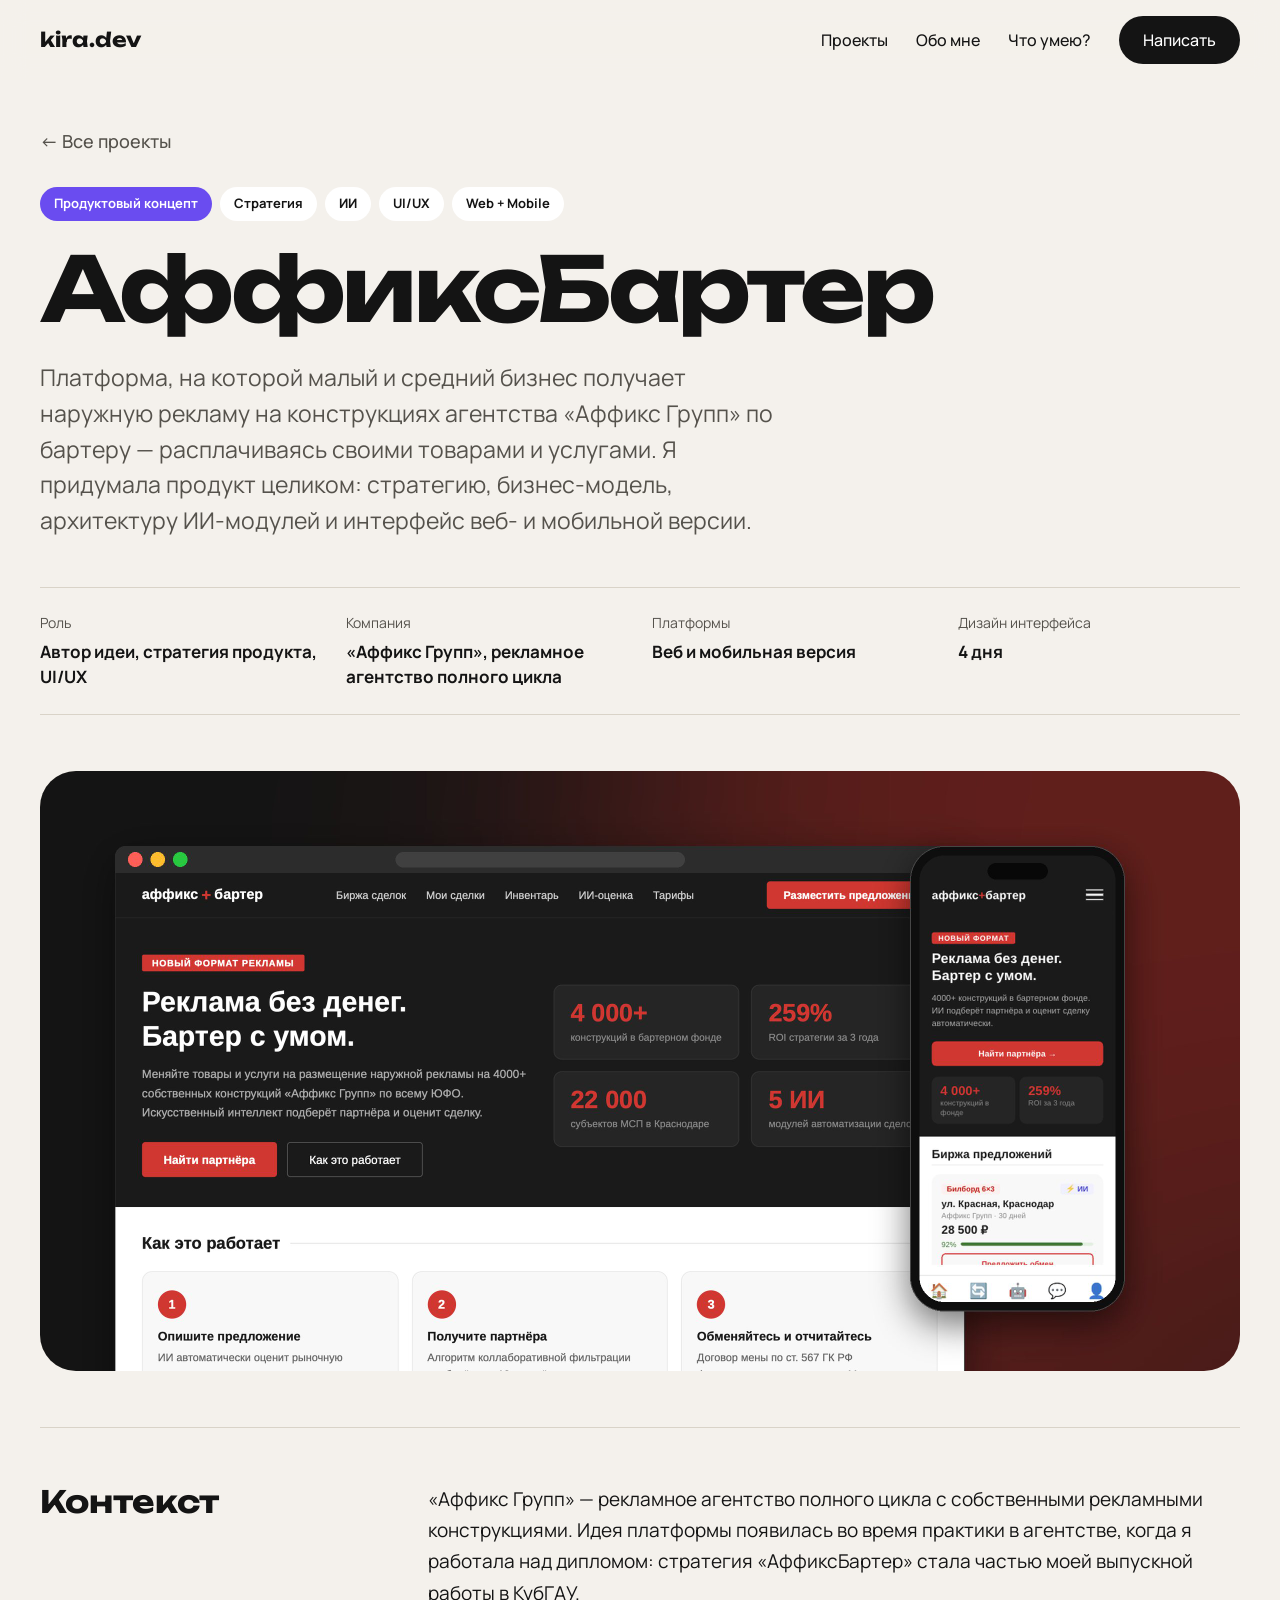
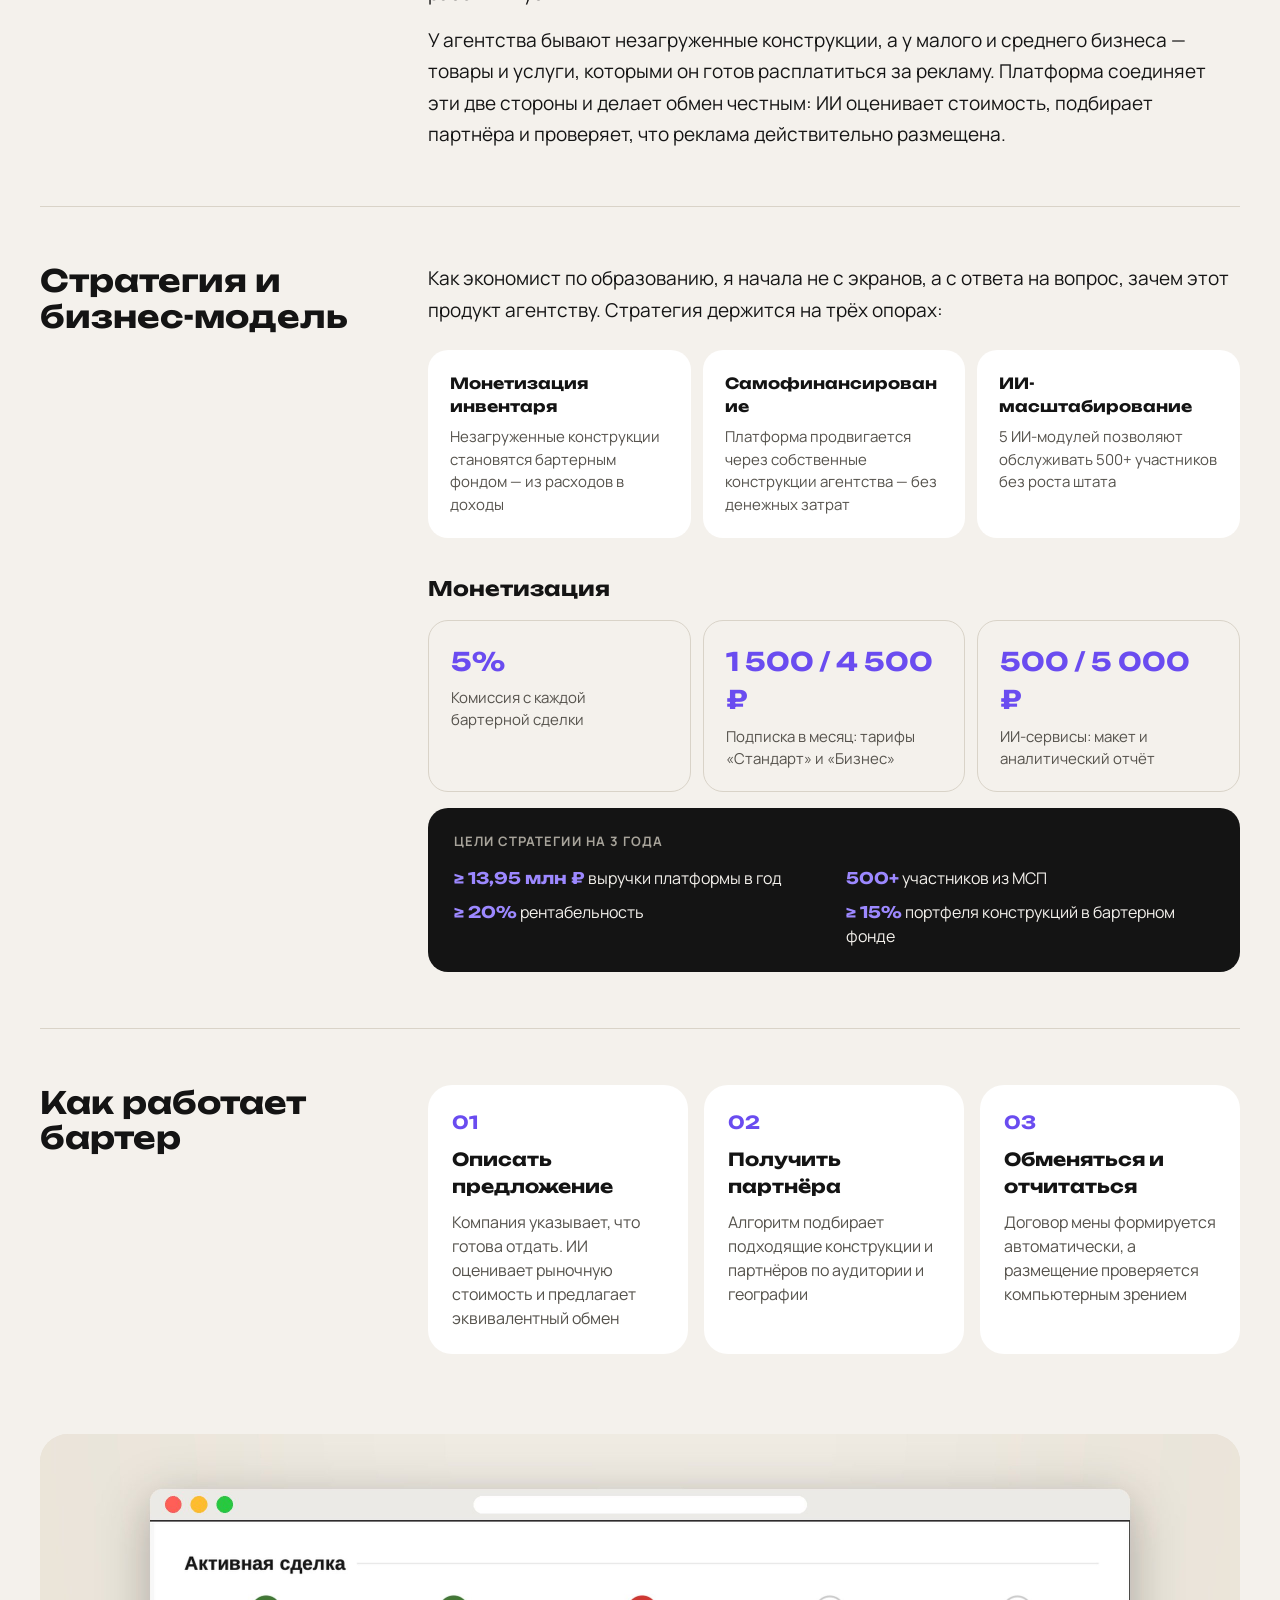
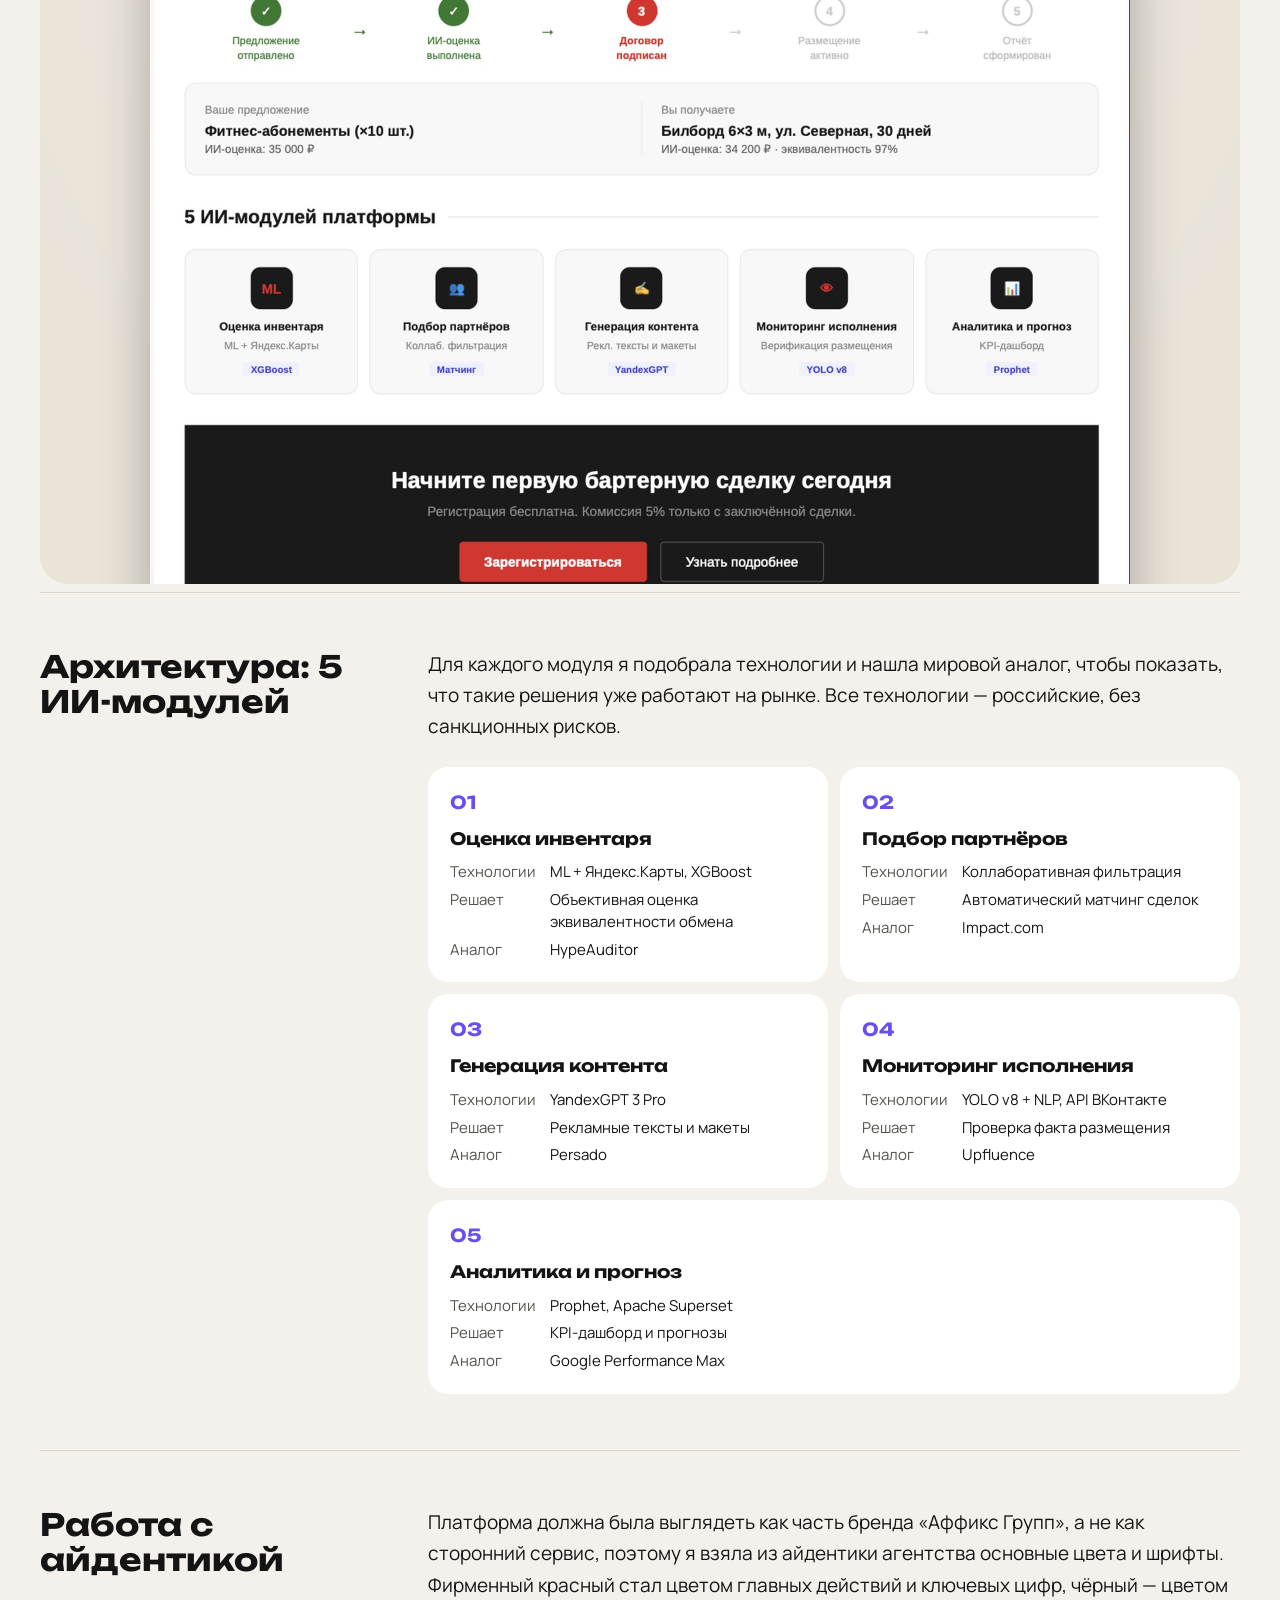
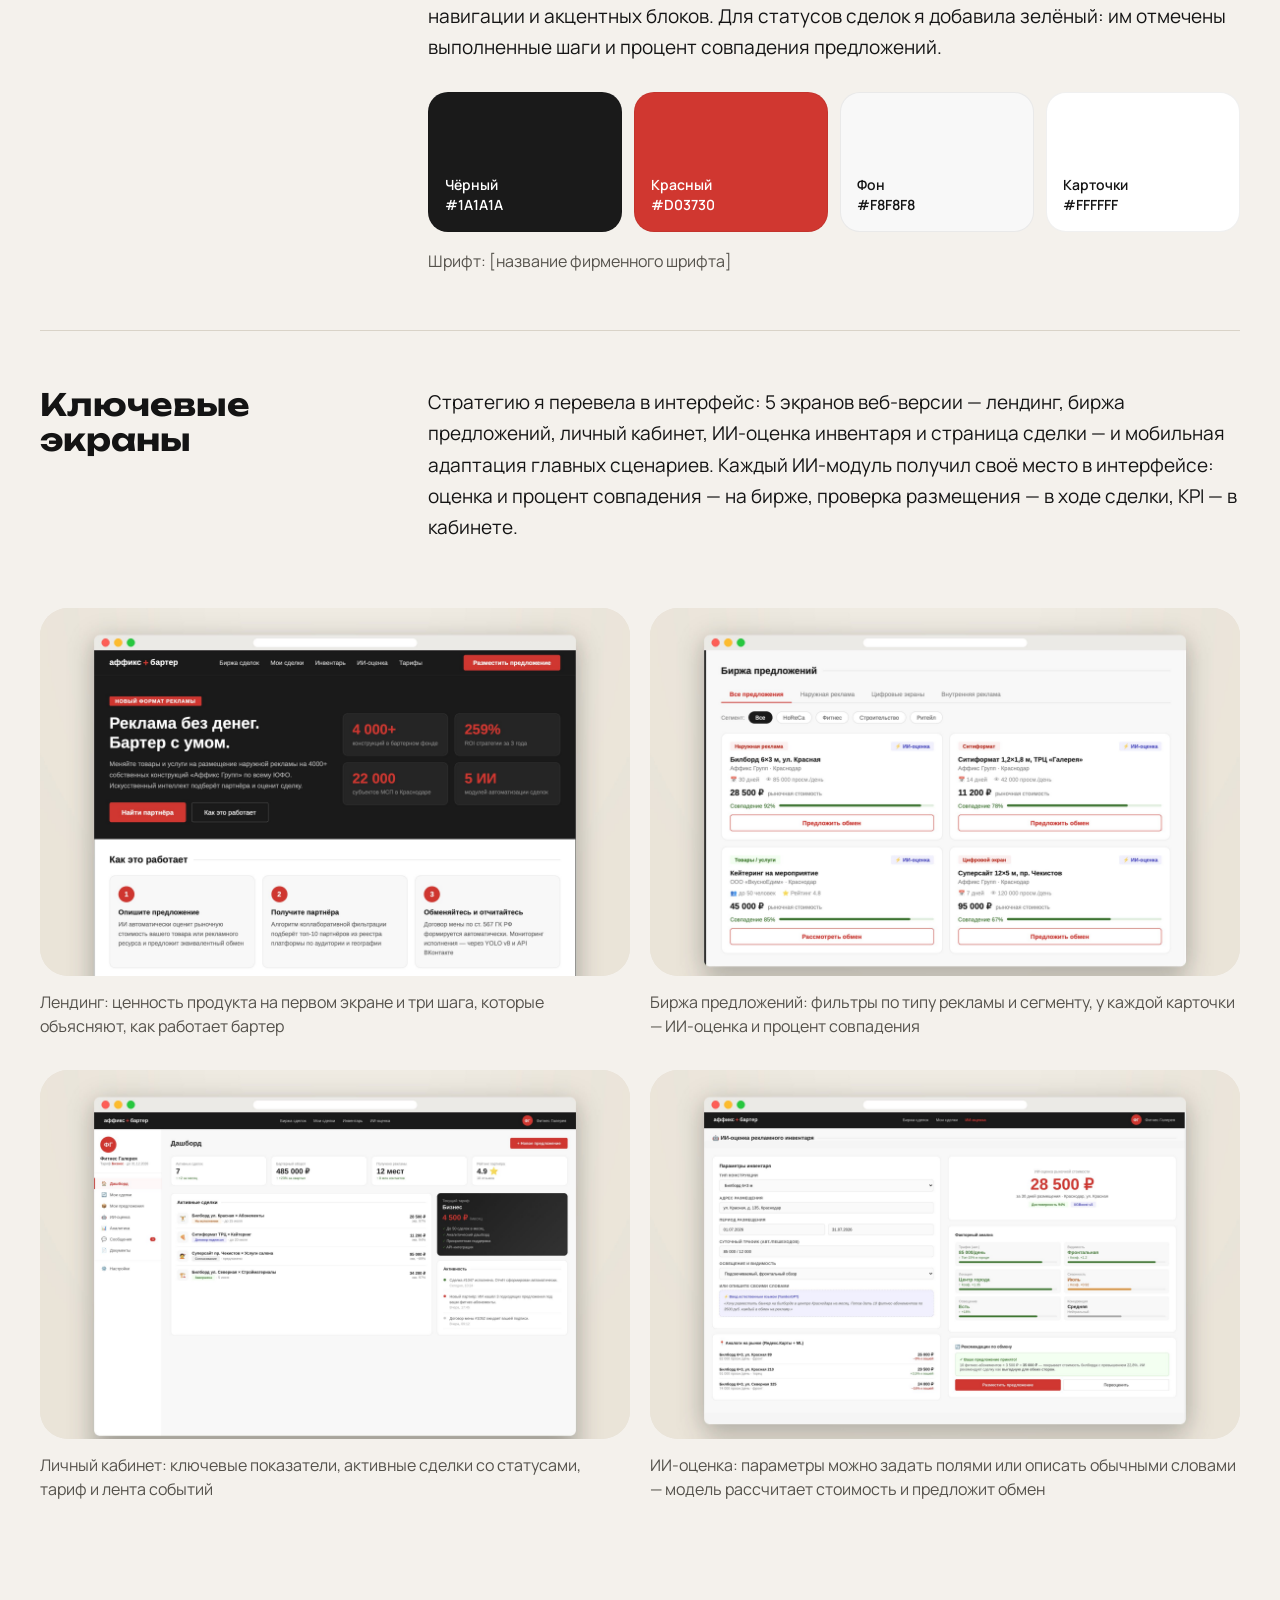
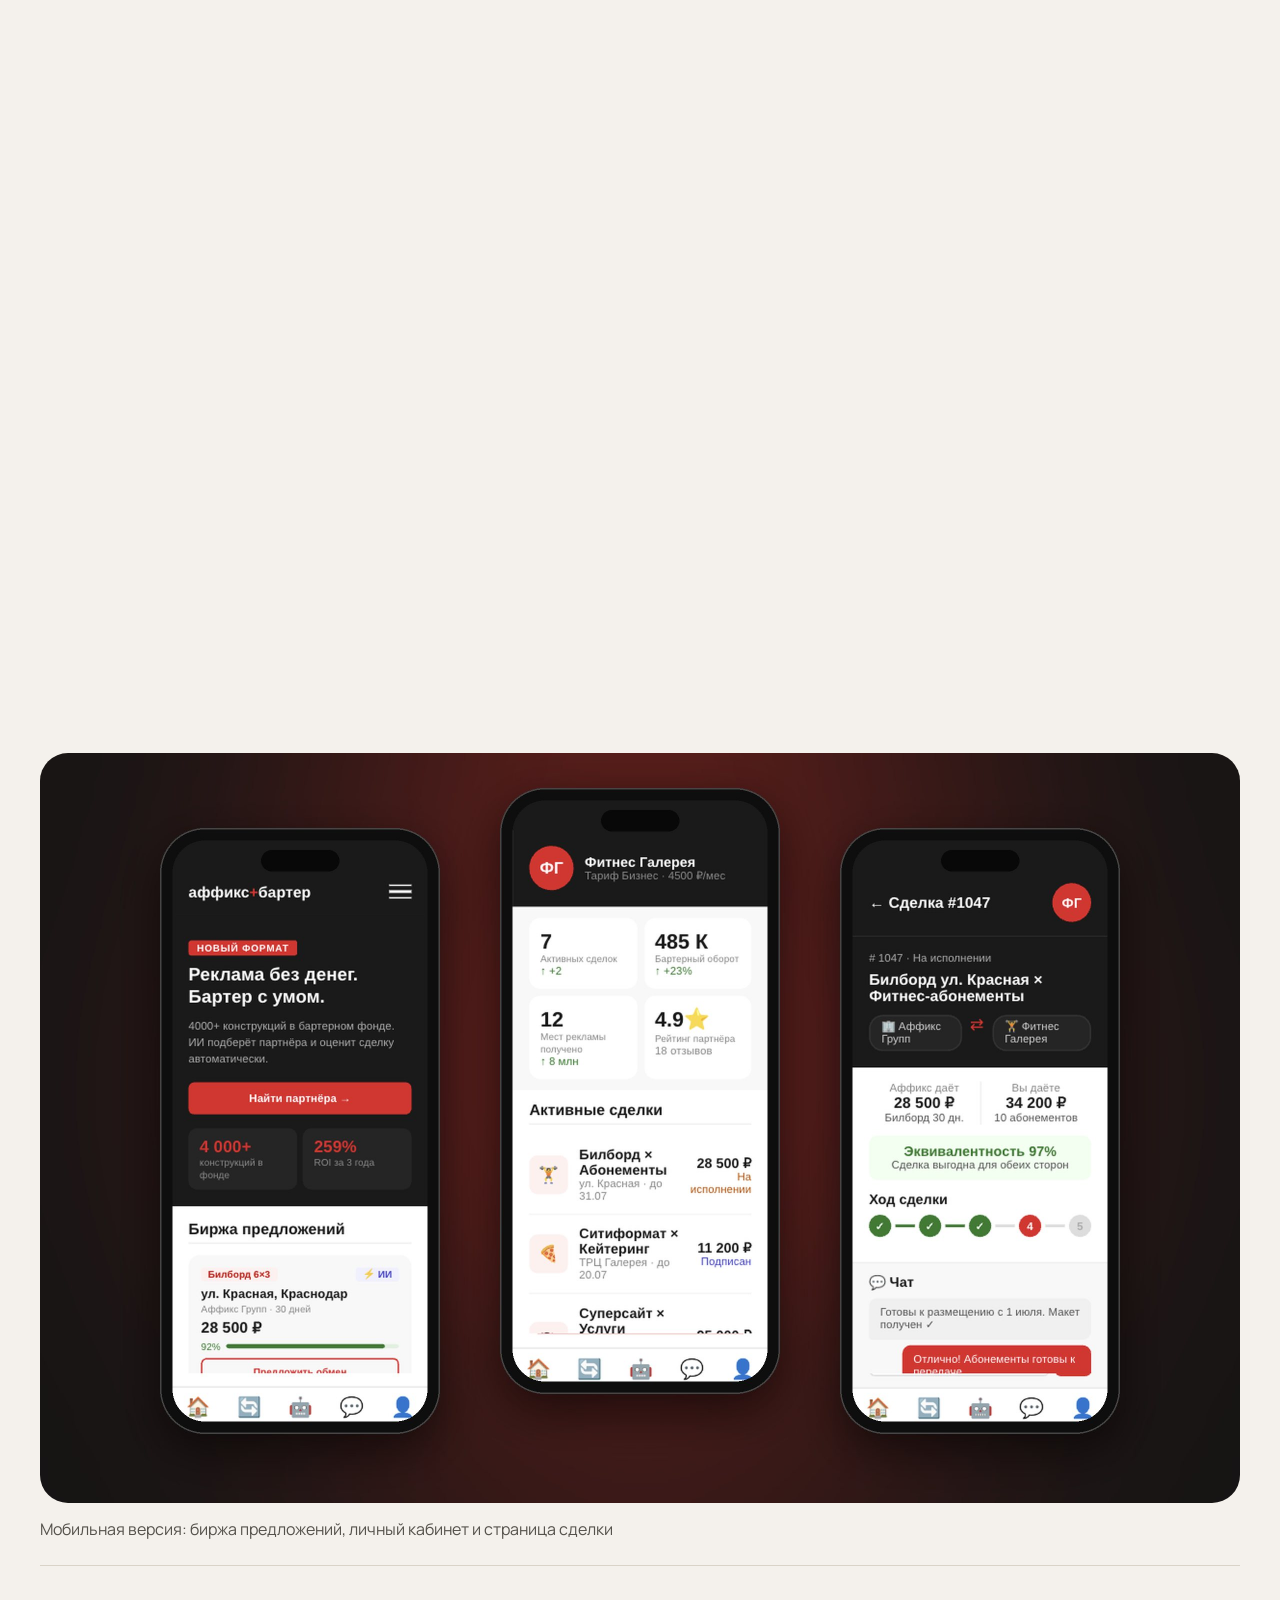
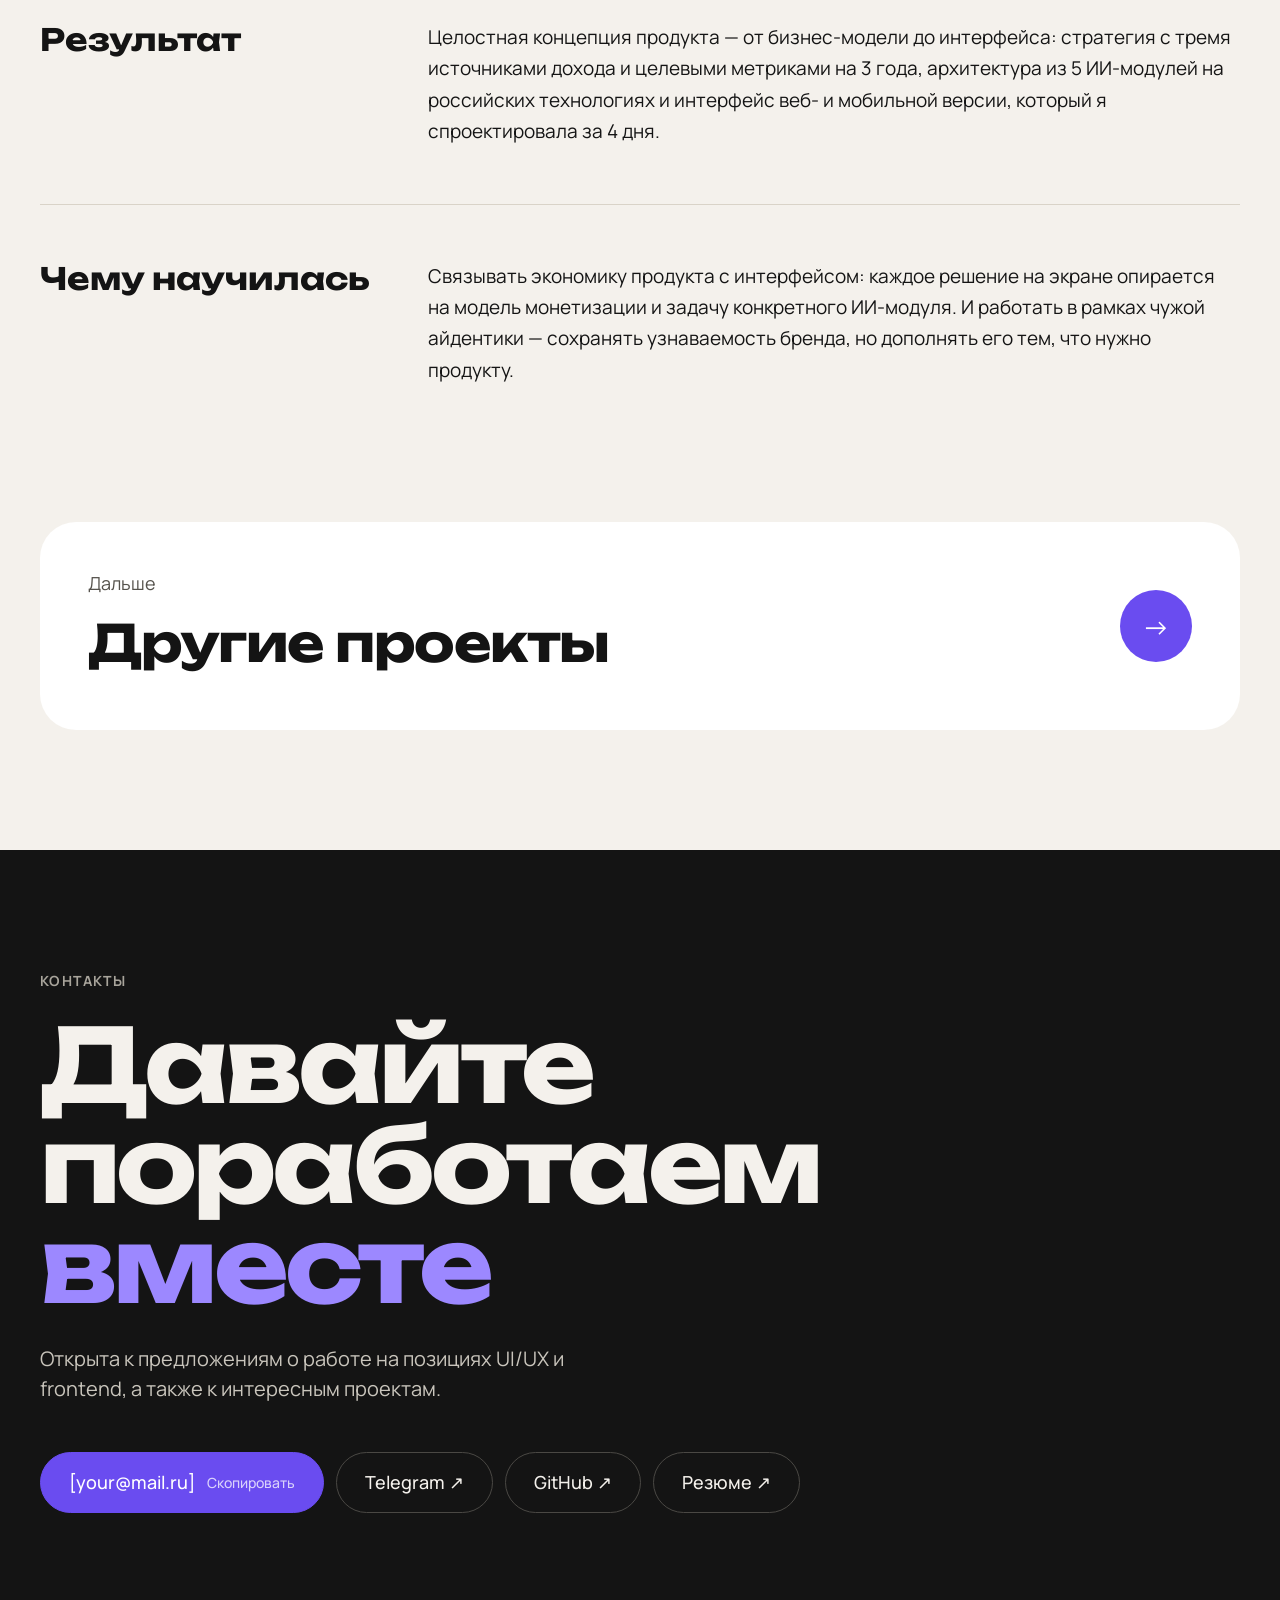
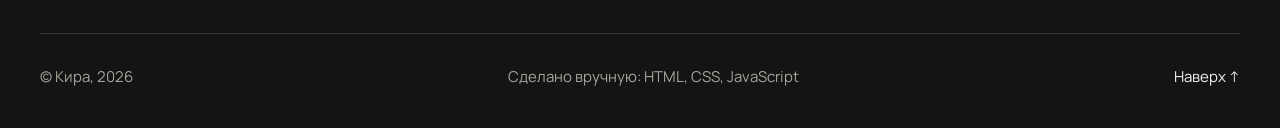
==== affix.html @ 7be384b0 "day3" ====
<!DOCTYPE html>
<html lang="ru">
<head>
  <meta charset="UTF-8">
  <meta name="viewport" content="width=device-width, initial-scale=1.0">
    <title>АффиксБартер — платформа бартерной рекламы | кейс Киры</title>
  <meta name="description" content="Продуктовый кейс: стратегия, бизнес-модель, ИИ-архитектура и интерфейс платформы бартерной рекламы для агентства «Аффикс Групп».">

  <link rel="preconnect" href="https://fonts.googleapis.com">
  <link rel="preconnect" href="https://fonts.gstatic.com" crossorigin>
  <link href="https://fonts.googleapis.com/css2?family=Unbounded:wght@500;700&family=Manrope:wght@400;500;600;700&display=swap" rel="stylesheet">
  <link rel="stylesheet" href="css/style.css">
</head>
<body>

  <!-- ===== Шапка ===== -->
  <header class="header">
    <div class="container header__inner">
      <a href="index.html" class="logo">kira.dev</a>

      <button class="burger" id="burger" type="button"
              aria-label="Открыть меню" aria-expanded="false" aria-controls="nav">
        <span></span>
        <span></span>
      </button>

      <nav class="nav" id="nav">
        <a href="index.html#works" class="nav__link">Проекты</a>
        <a href="index.html#about" class="nav__link">Обо мне</a>
        <a href="index.html#skills" class="nav__link">Что умею?</a>
        <a href="#contacts" class="btn btn--dark">Написать</a>
      </nav>
    </div>
  </header>

  <main>

        <!-- ===== Начало кейса ===== -->
    <section class="case-hero">
      <div class="container">
        <a href="index.html#works" class="back-link reveal">← Все проекты</a>

        <div class="case-hero__pills reveal">
          <span class="pill pill--accent">Продуктовый концепт</span>
          <span class="pill">Стратегия</span>
          <span class="pill">ИИ</span>
          <span class="pill">UI/UX</span>
          <span class="pill">Web + Mobile</span>
        </div>

        <h1 class="case-title reveal">АффиксБартер</h1>

        <p class="case-lead reveal">
          Платформа, на которой малый и средний бизнес получает наружную рекламу
          на конструкциях агентства «Аффикс Групп» по бартеру — расплачиваясь своими
          товарами и услугами. Я придумала продукт целиком: стратегию, бизнес-модель,
          архитектуру ИИ-модулей и интерфейс веб- и мобильной версии.
        </p>

        <dl class="case-meta reveal">
          <div class="case-meta__item">
            <dt>Роль</dt>
            <dd>Автор идеи, стратегия продукта, UI/UX</dd>
          </div>
          <div class="case-meta__item">
            <dt>Компания</dt>
            <dd>«Аффикс Групп», рекламное агентство полного цикла</dd>
          </div>
          <div class="case-meta__item">
            <dt>Платформы</dt>
            <dd>Веб и мобильная версия</dd>
          </div>
          <div class="case-meta__item">
            <dt>Дизайн интерфейса</dt>
            <dd>4 дня</dd>
          </div>
        </dl>
      </div>
    </section>

    <!-- ===== Обложка ===== -->
    <div class="container">
      <figure class="shot shot--cover reveal" data-label="img/affix/cover.jpg">
        <img src="img/affix/cover.jpg" alt="Лендинг платформы АффиксБартер в браузере и мобильная версия" onerror="this.remove()">
      </figure>
    </div>

    <!-- ===== Блоки кейса ===== -->
    <div class="container case-body">

      <section class="case-block reveal">
        <h2 class="case-block__title">Контекст</h2>
        <div class="case-block__text">
          <p>
            «Аффикс Групп» — рекламное агентство полного цикла с собственными рекламными
            конструкциями. Идея платформы появилась во время практики в агентстве, когда
            я работала над дипломом: стратегия «АффиксБартер» стала частью моей выпускной
            работы в КубГАУ.
          </p>
          <p>
            У агентства бывают незагруженные конструкции, а у малого и среднего бизнеса —
            товары и услуги, которыми он готов расплатиться за рекламу. Платформа соединяет
            эти две стороны и делает обмен честным: ИИ оценивает стоимость, подбирает
            партнёра и проверяет, что реклама действительно размещена.
          </p>
        </div>
      </section>

      <section class="case-block reveal">
        <h2 class="case-block__title">Стратегия и бизнес-модель</h2>
        <div class="case-block__text">
          <p>
            Как экономист по образованию, я начала не с экранов, а с ответа на вопрос,
            зачем этот продукт агентству. Стратегия держится на трёх опорах:
          </p>

          <div class="pillars">
            <div class="pillar">
              <h3 class="pillar__title">Монетизация инвентаря</h3>
              <p class="pillar__text">Незагруженные конструкции становятся бартерным фондом — из расходов в доходы</p>
            </div>
            <div class="pillar">
              <h3 class="pillar__title">Самофинансирование</h3>
              <p class="pillar__text">Платформа продвигается через собственные конструкции агентства — без денежных затрат</p>
            </div>
            <div class="pillar">
              <h3 class="pillar__title">ИИ-масштабирование</h3>
              <p class="pillar__text">5 ИИ-модулей позволяют обслуживать 500+ участников без роста штата</p>
            </div>
          </div>

          <h3 class="case-subtitle">Монетизация</h3>
          <div class="prices">
            <div class="price">
              <span class="price__value">5%</span>
              <span class="price__label">Комиссия с каждой бартерной сделки</span>
            </div>
            <div class="price">
              <span class="price__value">1 500 / 4 500 ₽</span>
              <span class="price__label">Подписка в месяц: тарифы «Стандарт» и «Бизнес»</span>
            </div>
            <div class="price">
              <span class="price__value">500 / 5 000 ₽</span>
              <span class="price__label">ИИ-сервисы: макет и аналитический отчёт</span>
            </div>
          </div>

          <div class="goals">
            <span class="goals__label">Цели стратегии на 3 года</span>
            <ul class="goals__list">
              <li><b>≥ 13,95 млн ₽</b> выручки платформы в год</li>
              <li><b>500+</b> участников из МСП</li>
              <li><b>≥ 20%</b> рентабельность</li>
              <li><b>≥ 15%</b> портфеля конструкций в бартерном фонде</li>
            </ul>
          </div>
        </div>
      </section>

      <section class="case-block reveal">
        <h2 class="case-block__title">Как работает бартер</h2>
        <div class="case-block__text">
          <ol class="steps">
            <li class="step">
              <span class="step__num">01</span>
              <h3 class="step__title">Описать предложение</h3>
              <p class="step__text">Компания указывает, что готова отдать. ИИ оценивает рыночную стоимость и предлагает эквивалентный обмен</p>
            </li>
            <li class="step">
              <span class="step__num">02</span>
              <h3 class="step__title">Получить партнёра</h3>
              <p class="step__text">Алгоритм подбирает подходящие конструкции и партнёров по аудитории и географии</p>
            </li>
            <li class="step">
              <span class="step__num">03</span>
              <h3 class="step__title">Обменяться и отчитаться</h3>
              <p class="step__text">Договор мены формируется автоматически, а размещение проверяется компьютерным зрением</p>
            </li>
          </ol>
        </div>
      </section>

      <figure class="shot reveal" data-label="img/affix/flow.jpg">
        <img src="img/affix/flow.jpg" alt="Шаги активной сделки и пять ИИ-модулей платформы" onerror="this.remove()">
      </figure>

      <section class="case-block reveal">
        <h2 class="case-block__title">Архитектура: 5 ИИ-модулей</h2>
        <div class="case-block__text">
          <p>
            Для каждого модуля я подобрала технологии и нашла мировой аналог, чтобы
            показать, что такие решения уже работают на рынке. Все технологии —
            российские, без санкционных рисков.
          </p>

          <div class="ai-grid">
            <article class="ai-card">
              <span class="ai-card__num">01</span>
              <h3 class="ai-card__title">Оценка инвентаря</h3>
              <dl class="ai-card__meta">
                <dt>Технологии</dt><dd>ML + Яндекс.Карты, XGBoost</dd>
                <dt>Решает</dt><dd>Объективная оценка эквивалентности обмена</dd>
                <dt>Аналог</dt><dd>HypeAuditor</dd>
              </dl>
            </article>

            <article class="ai-card">
              <span class="ai-card__num">02</span>
              <h3 class="ai-card__title">Подбор партнёров</h3>
              <dl class="ai-card__meta">
                <dt>Технологии</dt><dd>Коллаборативная фильтрация</dd>
                <dt>Решает</dt><dd>Автоматический матчинг сделок</dd>
                <dt>Аналог</dt><dd>Impact.com</dd>
              </dl>
            </article>

            <article class="ai-card">
              <span class="ai-card__num">03</span>
              <h3 class="ai-card__title">Генерация контента</h3>
              <dl class="ai-card__meta">
                <dt>Технологии</dt><dd>YandexGPT 3 Pro</dd>
                <dt>Решает</dt><dd>Рекламные тексты и макеты</dd>
                <dt>Аналог</dt><dd>Persado</dd>
              </dl>
            </article>

            <article class="ai-card">
              <span class="ai-card__num">04</span>
              <h3 class="ai-card__title">Мониторинг исполнения</h3>
              <dl class="ai-card__meta">
                <dt>Технологии</dt><dd>YOLO v8 + NLP, API ВКонтакте</dd>
                <dt>Решает</dt><dd>Проверка факта размещения</dd>
                <dt>Аналог</dt><dd>Upfluence</dd>
              </dl>
            </article>

            <article class="ai-card">
              <span class="ai-card__num">05</span>
              <h3 class="ai-card__title">Аналитика и прогноз</h3>
              <dl class="ai-card__meta">
                <dt>Технологии</dt><dd>Prophet, Apache Superset</dd>
                <dt>Решает</dt><dd>KPI-дашборд и прогнозы</dd>
                <dt>Аналог</dt><dd>Google Performance Max</dd>
              </dl>
            </article>
          </div>
        </div>
      </section>

      <section class="case-block reveal">
        <h2 class="case-block__title">Работа с айдентикой</h2>
        <div class="case-block__text">
          <p>
            Платформа должна была выглядеть как часть бренда «Аффикс Групп», а не как сторонний
            сервис, поэтому я взяла из айдентики агентства основные цвета и шрифты. Фирменный
            красный стал цветом главных действий и ключевых цифр, чёрный — цветом навигации
            и акцентных блоков. Для статусов сделок я добавила зелёный: им отмечены выполненные
            шаги и процент совпадения предложений.
          </p>

          <div class="swatches">
            <span class="swatch" style="--c:#1A1A1A;--t:#FFFFFF">Чёрный<br>#1A1A1A</span>
            <span class="swatch" style="--c:#D03730;--t:#FFFFFF">Красный<br>#D03730</span>
            <span class="swatch" style="--c:#F8F8F8">Фон<br>#F8F8F8</span>
            <span class="swatch" style="--c:#FFFFFF">Карточки<br>#FFFFFF</span>
          </div>
          <p class="case-note">Шрифт: [название фирменного шрифта]</p>
        </div>
      </section>

      <section class="case-block reveal">
        <h2 class="case-block__title">Ключевые экраны</h2>
        <div class="case-block__text">
          <p>
            Стратегию я перевела в интерфейс: 5 экранов веб-версии — лендинг, биржа предложений,
            личный кабинет, ИИ-оценка инвентаря и страница сделки — и мобильная адаптация
            главных сценариев. Каждый ИИ-модуль получил своё место в интерфейсе: оценка
            и процент совпадения — на бирже, проверка размещения — в ходе сделки, KPI — в кабинете.
          </p>
        </div>
      </section>

      <div class="gallery">
        <figure class="gallery__item reveal">
          <div class="shot" data-label="img/affix/landing.jpg">
            <img src="img/affix/landing.jpg" alt="Лендинг платформы" onerror="this.remove()">
          </div>
          <figcaption>Лендинг: ценность продукта на первом экране и три шага, которые объясняют, как работает бартер</figcaption>
        </figure>

        <figure class="gallery__item reveal">
          <div class="shot" data-label="img/affix/exchange.jpg">
            <img src="img/affix/exchange.jpg" alt="Биржа предложений" onerror="this.remove()">
          </div>
          <figcaption>Биржа предложений: фильтры по типу рекламы и сегменту, у каждой карточки — ИИ-оценка и процент совпадения</figcaption>
        </figure>

        <figure class="gallery__item reveal">
          <div class="shot" data-label="img/affix/dashboard.jpg">
            <img src="img/affix/dashboard.jpg" alt="Личный кабинет" onerror="this.remove()">
          </div>
          <figcaption>Личный кабинет: ключевые показатели, активные сделки со статусами, тариф и лента событий</figcaption>
        </figure>

        <figure class="gallery__item reveal">
          <div class="shot" data-label="img/affix/ai.jpg">
            <img src="img/affix/ai.jpg" alt="ИИ-оценка рекламного инвентаря" onerror="this.remove()">
          </div>
          <figcaption>ИИ-оценка: параметры можно задать полями или описать обычными словами — модель рассчитает стоимость и предложит обмен</figcaption>
        </figure>

        <figure class="gallery__item gallery__item--wide reveal">
          <div class="shot" data-label="img/affix/deal.jpg">
            <img src="img/affix/deal.jpg" alt="Страница сделки" onerror="this.remove()">
          </div>
          <figcaption>Страница сделки: что даёт каждая сторона, эквивалентность обмена, ход сделки по шагам, документы и чат</figcaption>
        </figure>

        <figure class="gallery__item gallery__item--wide reveal">
          <div class="shot" data-label="img/affix/mobile.jpg">
            <img src="img/affix/mobile.jpg" alt="Мобильная версия: биржа, личный кабинет и сделка" onerror="this.remove()">
          </div>
          <figcaption>Мобильная версия: биржа предложений, личный кабинет и страница сделки</figcaption>
        </figure>
      </div>

      <section class="case-block reveal">
        <h2 class="case-block__title">Результат</h2>
        <div class="case-block__text">
          <p>
            Целостная концепция продукта — от бизнес-модели до интерфейса: стратегия с тремя
            источниками дохода и целевыми метриками на 3 года, архитектура из 5 ИИ-модулей
            на российских технологиях и интерфейс веб- и мобильной версии, который я
            спроектировала за 4 дня.
          </p>
        </div>
      </section>

      <section class="case-block reveal">
        <h2 class="case-block__title">Чему научилась</h2>
        <div class="case-block__text">
          <p>
            Связывать экономику продукта с интерфейсом: каждое решение на экране опирается
            на модель монетизации и задачу конкретного ИИ-модуля. И работать в рамках чужой
            айдентики — сохранять узнаваемость бренда, но дополнять его тем, что нужно продукту.
          </p>
        </div>
      </section>

    </div>

    <!-- ===== Дальше ===== -->
    <div class="container">
      <a href="index.html#works" class="next-case reveal">
        <span class="next-case__label">Дальше</span>
        <span class="next-case__title">Другие проекты</span>
        <span class="next-case__arrow" aria-hidden="true">→</span>
      </a>
    </div>

  </main>

  <!-- ===== Контакты ===== -->
  <footer id="contacts" class="contacts">
    <div class="container">
      <p class="contacts__label reveal">Контакты</p>

      <h2 class="contacts__title reveal">
        Давайте<br>поработаем <span class="contacts__accent">вместе</span>
      </h2>

      <p class="contacts__text reveal">
        Открыта к предложениям о работе на позициях UI/UX и frontend, а также к интересным проектам.
      </p>

      <div class="contacts__actions reveal">
        <button class="contacts__btn contacts__btn--primary" type="button" data-copy="[your@mail.ru]">
          <span>[your@mail.ru]</span>
          <span class="contacts__copy" aria-live="polite">Скопировать</span>
        </button>
        <a class="contacts__btn" href="https://t.me/[username]" target="_blank" rel="noopener">Telegram ↗</a>
        <a class="contacts__btn" href="https://github.com/kiki555-dev" target="_blank" rel="noopener">GitHub ↗</a>
        <a class="contacts__btn" href="[ссылка на резюме]" target="_blank" rel="noopener">Резюме ↗</a>
      </div>

      <div class="contacts__bottom">
        <span>© Кира, 2026</span>
        <span>Сделано вручную: HTML, CSS, JavaScript</span>
        <a href="#top" class="contacts__up">Наверх ↑</a>
      </div>
    </div>
  </footer>

  <script src="js/main.js"></script>
</body>
</html>
---- css/style.css ----
/* =========================================================
   1. ЦВЕТА И ШРИФТЫ
   ========================================================= */
:root {
  --bg: #F4F1EC;
  --ink: #141414;
  --muted: #55524C;
  --card: #FFFFFF;
  --line: #D9D3C8;
  --accent: #6A4CF0;
  --accent-soft: #E7E0FF;
  --green: #157A41;
  --yellow: #FFC93C;
  --radius: 32px;
  --font-head: 'Unbounded', sans-serif;
  --font-text: 'Manrope', sans-serif;
}


/* =========================================================
   2. БАЗА
   ========================================================= */
*,
*::before,
*::after {
  box-sizing: border-box;
}

html {
  scroll-behavior: smooth;
}

body {
  margin: 0;
  background: var(--bg);
  color: var(--ink);
  font-family: var(--font-text);
  font-size: 18px;
  line-height: 1.5;
  -webkit-font-smoothing: antialiased;
}

img {
  max-width: 100%;
  display: block;
}

a {
  color: inherit;
}

.container {
  max-width: 1248px;
  margin: 0 auto;
  padding: 0 24px;
}

.section {
  padding: 120px 0;
}

.section--tight {
  padding-top: 0;
}

.h2 {
  margin: 0 0 48px;
  font-family: var(--font-head);
  font-size: clamp(40px, 6vw, 80px);
  line-height: 1;
  letter-spacing: -0.03em;
}


/* =========================================================
   3. КНОПКИ
   ========================================================= */
.btn {
  display: inline-flex;
  align-items: center;
  justify-content: center;
  min-height: 48px;
  padding: 12px 24px;
  border-radius: 999px;
  font-weight: 500;
  font-size: 16px;
  text-decoration: none;
  transition: background 0.3s, transform 0.3s;
}

.btn--dark {
  background: var(--ink);
  color: #FFFFFF;
}

.btn--dark:hover {
  background: var(--accent);
  transform: translateY(-2px);
}


/* =========================================================
   4. ШАПКА
   ========================================================= */
.header {
  position: sticky;
  top: 0;
  z-index: 100;
  background: rgba(244, 241, 236, 0.85);
  backdrop-filter: blur(12px);
  -webkit-backdrop-filter: blur(12px);
}

.header__inner {
  position: relative;
  display: flex;
  justify-content: space-between;
  align-items: center;
  gap: 16px;
  padding-top: 16px;
  padding-bottom: 16px;
}

.logo {
  font-family: var(--font-head);
  font-weight: 700;
  font-size: 20px;
  text-decoration: none;
}

.nav {
  display: flex;
  align-items: center;
  gap: 28px;
}

.nav__link {
  font-weight: 500;
  font-size: 16px;
  text-decoration: none;
  transition: color 0.2s;
}

.nav__link:hover {
  color: var(--accent);
}

/* Бургер (виден только на узких экранах) */
.burger {
  display: none;
  flex-direction: column;
  justify-content: center;
  align-items: center;
  gap: 6px;
  width: 48px;
  height: 48px;
  padding: 0;
  border: none;
  border-radius: 50%;
  background: var(--ink);
  cursor: pointer;
}

.burger span {
  display: block;
  width: 18px;
  height: 2px;
  border-radius: 2px;
  background: #FFFFFF;
  transition: transform 0.3s ease;
}

/* Две полоски превращаются в крестик */
.burger[aria-expanded="true"] span:first-child {
  transform: translateY(4px) rotate(45deg);
}

.burger[aria-expanded="true"] span:last-child {
  transform: translateY(-4px) rotate(-45deg);
}

@media (max-width: 760px) {
  .burger {
    display: flex;
  }

  /* Меню выпадает под шапкой */
  .nav {
    position: absolute;
    top: 100%;
    left: 0;
    right: 0;
    flex-direction: column;
    align-items: stretch;
    gap: 0;
    padding: 8px 24px 24px;
    background: var(--bg);
    border-bottom: 1px solid var(--line);
    box-shadow: 0 24px 40px rgba(0, 0, 0, 0.08);
    opacity: 0;
    visibility: hidden;
    transform: translateY(-8px);
    transition: opacity 0.25s, transform 0.25s, visibility 0.25s;
  }

  .nav--open {
    opacity: 1;
    visibility: visible;
    transform: none;
  }

  .nav__link {
    padding: 14px 0;
    border-bottom: 1px solid var(--line);
    font-family: var(--font-head);
    font-size: 22px;
  }

  .nav .btn {
    margin-top: 20px;
  }
}
/* =========================================================
   5. ПЕРВЫЙ ЭКРАН
   ========================================================= */
.hero {
  position: relative;
  min-height: calc(100vh - 80px);
  min-height: calc(100svh - 80px);
  padding-top: clamp(24px, 5vh, 64px);
  padding-bottom: var(--pile, 220px); /* место для кучки тегов, считает скрипт */
  overflow: hidden;
}

.hero__inner {
  position: relative;
  z-index: 1;
  display: grid;
  grid-template-columns: minmax(0, 1fr) auto;
  gap: 48px;
  align-items: end;
}

/* Плашка «Открыта к предложениям» */
.status {
  display: inline-flex;
  align-items: center;
  gap: 10px;
  margin-bottom: 28px;
  padding: 10px 18px;
  border-radius: 999px;
  background: var(--card);
  font-size: 15px;
  font-weight: 500;
}

.status__dot {
  flex-shrink: 0;
  width: 10px;
  height: 10px;
  border-radius: 50%;
  background: #1E9E55;
  animation: pulse 1.8s infinite;
}

@keyframes pulse {
  0%   { box-shadow: 0 0 0 0 rgba(30, 158, 85, 0.5); }
  70%  { box-shadow: 0 0 0 10px rgba(30, 158, 85, 0); }
  100% { box-shadow: 0 0 0 0 rgba(30, 158, 85, 0); }
}

/* Заголовок: меньшее из «10% ширины» и «15% высоты» экрана */
.hero__title {
  margin: 0 0 28px;
  font-family: var(--font-head);
  font-weight: 700;
  font-size: clamp(48px, min(10vw, 15vh), 150px);
  line-height: 0.92;
  letter-spacing: -0.04em;
}

.hero__hello {
  display: inline-flex;
  align-items: center;
  gap: 0.15em;
}

.hero__name {
  display: block;
  color: var(--ink);
}

.hero__accent {
  color: var(--accent);
}

/* Звёздочка-кнопка */
.hero__star-btn {
  display: inline-flex;
  padding: 0;
  border: none;
  border-radius: 50%;
  background: none;
  font-size: inherit;
  line-height: 1;
  cursor: pointer;
  transition: transform 0.3s ease;
}

.hero__star-btn:hover {
  transform: scale(1.15) rotate(20deg);
}

.hero__star-btn:active {
  transform: scale(0.9);
}

.hero__star-btn:focus-visible {
  outline: 3px solid var(--accent);
  outline-offset: 6px;
}

.hero__star {
  width: 0.5em;
  height: 0.5em;
  fill: var(--accent);
  animation: spin 12s linear infinite;
}

@keyframes spin {
  to { transform: rotate(360deg); }
}

/* Текст и подсказка */
.hero__lead {
  max-width: 560px;
  margin: 0;
  font-size: clamp(16px, min(1.6vw, 2.4vh), 21px);
  color: var(--muted);
}

.hero__hint {
  margin: 20px 0 0;
  color: var(--muted);
  font-size: 14px;
}

.hero__hint-desktop {
  display: none;
}

@media (hover: hover) {
  .hero__hint-desktop {
    display: inline;
  }
}

/* Фото: высота зависит от экрана, ширина — по пропорции 4:5 */
.hero__photo {
  position: relative;
  height: clamp(320px, min(52vh, 40vw), 560px);
  aspect-ratio: 4 / 5;
  border-radius: 36px;
  background: #E2DBCF;
}

.hero__photo img {
  width: 100%;
  height: 100%;
  object-fit: cover;
  border-radius: inherit;
}

/* Стикеры: размер шрифта растёт и уменьшается вместе с фото */
.hero__sticker {
  position: absolute;
  padding: 0.6em 1.15em;
  border-radius: 999px;
  color: #FFFFFF;
  font-size: clamp(12px, 1.7vh, 15px);
  font-weight: 700;
  white-space: nowrap;
  box-shadow: 0 8px 20px rgba(0, 0, 0, 0.12);
}

.hero__sticker--accent {
  left: -24px;
  bottom: 12%;
  background: var(--accent);
  transform: rotate(-7deg);
}

.hero__sticker--dark {
  right: -12px;
  top: 8%;
  background: var(--ink);
  transform: rotate(6deg);
}

/* --- Планшет и небольшой ноутбук --- */
@media (max-width: 1024px) {
  .hero__inner {
    gap: 32px;
  }

  .hero__title {
    font-size: clamp(44px, min(8vw, 13vh), 150px);
  }

  .hero__photo {
    height: clamp(260px, min(38vh, 40vw), 400px);
    border-radius: 28px;
  }
}

/* --- Низкий экран (ноутбук с маленькой высотой, телефон горизонтально):
       первый экран просто прокручивается --- */
@media (max-height: 560px) and (min-width: 641px) {
  .hero {
    min-height: auto;
  }
}

/* --- Телефон: фото маленькой карточкой рядом с плашкой --- */
@media (max-width: 640px) {
  .hero {
    padding-top: 20px;
  }

  .hero__inner {
    grid-template-columns: minmax(0, 1fr) auto;
    grid-template-areas:
      "status photo"
      "title  title"
      "lead   lead"
      "hint   hint";
    gap: 0 12px;
    align-items: start;
  }

  /* Обёртка текста «растворяется», и её содержимое встаёт прямо в сетку */
  .hero__text {
    display: contents;
  }

  .status {
    grid-area: status;
    align-self: start;
    margin: 0;
    padding: 8px 12px;
    border-radius: 18px;
    font-size: 12px;
    line-height: 1.3;
  }

  .hero__photo {
    grid-area: photo;
    height: 130px;
    border-radius: 20px;
  }

  .hero__title {
    grid-area: title;
    margin: 20px 0 16px;
    font-size: clamp(44px, 13vw, 64px);
  }

  .hero__lead {
    grid-area: lead;
  }

  .hero__hint {
    grid-area: hint;
    margin-top: 14px;
  }

  .hero__sticker {
    padding: 5px 9px;
    font-size: 10px;
  }

  .hero__sticker--accent {
    left: auto;
    right: -6px;
    bottom: 10px;
  }

  .hero__sticker--dark {
    top: -8px;
    right: -8px;
  }
}
/* =========================================================
   6. ПАДАЮЩИЕ ТЕГИ
   ========================================================= */

/* Слой с тегами накрывает весь первый экран */
.gravity {
  position: absolute;
  inset: 0;
  z-index: 3;
  overflow: hidden;
  pointer-events: none; /* сквозь пустые места можно кликать по тексту */
}

.hero--strict .gravity {
  top: auto;
  height: var(--pile, 220px);
}

.gravity__tag {
  position: absolute;
  left: 0;
  top: 0;
  padding: 14px 26px;
  border-radius: 999px;
  background: var(--bg, var(--card));
  color: var(--c, var(--ink));
  font-size: 18px;
  font-weight: 600;
  white-space: nowrap;
  user-select: none;
  -webkit-user-select: none;
  cursor: grab;
  will-change: transform;
  visibility: hidden;
  pointer-events: auto; /* сами теги ловят мышку */
}

.gravity__tag:active {
  cursor: grabbing;
}

.gravity__tag--outline {
  background: transparent;
  border: 2px solid var(--ink);
}

.gravity__sticker {
  width: 120px;
  height: auto;
  padding: 0;
  background: none;
  border-radius: 0;
  -webkit-user-drag: none;
}

/* Запасной вид без анимации: теги просто лежат внизу экрана */
.gravity--static {
  inset: auto 0 0 0;
  display: flex;
  flex-wrap: wrap;
  align-content: flex-end;
  gap: 10px;
  padding: 24px;
  pointer-events: auto;
}

.gravity--static .gravity__tag {
  position: static;
  visibility: visible;
  transform: none !important;
}


/* =========================================================
   7. БЕГУЩАЯ СТРОКА
   ========================================================= */
.marquee {
  overflow: hidden;
  padding: 22px 0;
  background: var(--ink);
  color: var(--bg);
  font-family: var(--font-head);
  font-size: clamp(16px, 2vw, 22px);
  font-weight: 500;
}

.marquee__track {
  display: flex;
  width: max-content;
  animation: marquee 30s linear infinite;
}

.marquee__track span {
  padding-right: 0.6em;
  white-space: nowrap;
}

.marquee:hover .marquee__track {
  animation-play-state: paused;
}

@keyframes marquee {
  to { transform: translateX(-50%); }
}


/* =========================================================
   8. ПРОЕКТЫ
   ========================================================= */
.section-head {
  display: flex;
  justify-content: space-between;
  align-items: flex-end;
  flex-wrap: wrap;
  gap: 16px;
  margin-bottom: 56px;
}

.section-head .h2 {
  margin: 0;
}

.section-head__note {
  margin: 0;
  color: var(--muted);
}

/* Группа проектов */
.group + .group {
  margin-top: 96px;
}

.group__head {
  display: flex;
  justify-content: space-between;
  align-items: flex-end;
  flex-wrap: wrap;
  gap: 20px;
  margin-bottom: 24px;
  padding-bottom: 20px;
  border-bottom: 1px solid var(--line);
}

.group__title {
  margin: 0;
  font-family: var(--font-head);
  font-size: 28px;
}

.group__role {
  margin: 6px 0 0;
  color: var(--muted);
  font-size: 16px;
}

/* Теги в группах */
.tags {
  display: flex;
  flex-wrap: wrap;
  gap: 8px;
  margin: 0;
  padding: 0;
  list-style: none;
}

.tag {
  padding: 8px 14px;
  border-radius: 999px;
  background: var(--card);
  font-size: 14px;
  font-weight: 500;
}

/* Сетки карточек */
.cards {
  display: grid;
  gap: 20px;
}

.cards--two {
  grid-template-columns: 1.4fr 1fr;
}

.cards--three {
  grid-template-columns: repeat(3, minmax(0, 1fr));
}

/* Карточка */
.card {
  position: relative;
  display: flex;
  flex-direction: column;
  gap: 18px;
  padding: 16px 16px 28px;
  border-radius: var(--radius);
  background: var(--card);
  text-decoration: none;
  color: var(--ink);
  transition: transform 0.4s ease, box-shadow 0.4s ease;
}

.card:hover {
  transform: translateY(-6px);
  box-shadow: 0 24px 48px rgba(0, 0, 0, 0.08);
}

.card__media {
  position: relative;
  overflow: hidden;
  border-radius: 22px;
  aspect-ratio: 1 / 1;
  background: var(--ink);
}

.cards--two .card__media {
  aspect-ratio: auto;
  height: 340px;
}

.card__media > * {
  transition: transform 0.6s ease;
}

.card:hover .card__media > * {
  transform: scale(1.04);
}

.card__media img {
  width: 100%;
  height: 100%;
  object-fit: cover;
}

.card__media--dark  { background: #1B1A22; }
.card__media--lilac { background: #EDE8FF; }
.card__media--mint  { background: #DDE9E1; display: flex; align-items: center; justify-content: center; }
.card__media--sand  { background: #E9E3D8; }
.card__media--forest { background: #12291F; }
.card__media--sky    { background: #DCEBF7; }

.card__body {
  display: flex;
  flex-direction: column;
  gap: 8px;
  padding: 0 8px;
}

.card__title {
  margin: 0;
  font-family: var(--font-head);
  font-size: 24px;
}

.card__text {
  margin: 0;
  color: var(--muted);
  font-size: 17px;
}

.card__meta {
  display: flex;
  justify-content: space-between;
  gap: 12px;
  margin-top: 8px;
  color: var(--muted);
  font-size: 15px;
}

.card__more {
  color: var(--ink);
  font-weight: 700;
  white-space: nowrap;
}

/* Широкая карточка (Аффикс Групп) */
.card--wide {
  display: grid;
  grid-template-columns: minmax(0, 1.3fr) minmax(0, 1fr);
  align-items: center;
  gap: 32px;
  padding: 16px;
}

.card--wide .card__media {
  aspect-ratio: auto;
  height: 380px;
}

.card--wide .card__body {
  padding: 16px 24px 16px 0;
}

.card--wide .card__title {
  font-size: clamp(24px, 2.4vw, 32px);
}

/* Бейджи статуса */
.badge {
  position: absolute;
  top: 30px;
  left: 30px;
  z-index: 2;
  padding: 7px 14px;
  border-radius: 999px;
  font-size: 13px;
  font-weight: 700;
}

.badge--done    { background: var(--green); color: #FFFFFF; }
.badge--wip     { background: var(--yellow); color: var(--ink); }
.badge--outline { background: #FFFFFF; color: var(--ink); border: 1px solid var(--ink); }
.badge--concept { background: var(--accent); color: #FFFFFF; }
.badge--pet     { background: #1F4D38; color: #FFFFFF; }
.badge--nda     { background: var(--accent); color: #FFFFFF; }


/* =========================================================
   9. МИНИ-МАКЕТЫ В КАРТОЧКАХ
   ========================================================= */
.mock-line {
  display: block;
  height: 8px;
  border-radius: 4px;
  background: #3A3846;
}

.mock-line--accent { background: var(--accent); }
.mock-line--ink    { height: 18px; border-radius: 6px; background: var(--ink); }
.mock-line--soft   { background: #E3DFEC; }

.mock-pill {
  width: 110px;
  height: 30px;
  margin-top: 8px;
  border-radius: 999px;
  background: var(--accent);
}

/* Дашборд SellerX */
.mock-dash {
  display: flex;
  gap: 14px;
  height: 100%;
  padding: 20px;
}

.mock-dash__side {
  display: flex;
  flex-direction: column;
  gap: 10px;
  width: 18%;
  padding-top: 36px;
}

.mock-dash__main {
  display: flex;
  flex-direction: column;
  flex: 1;
  gap: 14px;
}

.mock-dash__stats {
  display: flex;
  gap: 10px;
  margin-top: 30px;
}

.mock-dash__stat {
  flex: 1;
  height: 54px;
  border-radius: 12px;
  background: #2A2934;
}

.mock-dash__chart {
  display: flex;
  align-items: flex-end;
  flex: 1;
  gap: 8px;
  padding: 16px;
  border-radius: 12px;
  background: #2A2934;
}

.mock-dash__bar {
  flex: 1;
  height: var(--h);
  border-radius: 6px 6px 0 0;
  background: #4A4658;
}

.mock-dash__bar--accent { background: var(--accent); }

/* Окно браузера */
.mock-browser {
  display: flex;
  flex-direction: column;
  height: calc(100% - 36px);
  margin: 18px;
  overflow: hidden;
  border-radius: 12px;
  background: #FFFFFF;
}

.mock-browser__bar {
  display: flex;
  gap: 6px;
  padding: 10px 12px;
  border-bottom: 1px solid #ECE8F5;
}

.mock-browser__dot {
  width: 9px;
  height: 9px;
  border-radius: 50%;
  background: #E0DCEA;
}

.mock-browser__body {
  display: flex;
  flex-direction: column;
  gap: 12px;
  padding: 22px;
}

/* Telegram-бот */
.mock-tg {
  display: flex;
  flex-direction: column;
  height: calc(100% - 52px);
  margin: 52px 18px 0;
  overflow: hidden;
  border-radius: 18px 18px 0 0;
  background: #FFFFFF;
}

.mock-tg__head {
  display: flex;
  align-items: center;
  gap: 10px;
  padding: 12px 14px;
  border-bottom: 1px solid #E6EEF5;
}

.mock-tg__avatar {
  width: 30px;
  height: 30px;
  border-radius: 50%;
  background: var(--accent);
}

.mock-tg__name {
  font-size: 14px;
  font-weight: 700;
}

.mock-tg__body {
  display: flex;
  flex-direction: column;
  flex: 1;
  gap: 8px;
  padding: 14px;
  background: #EEF4F9;
}

.mock-tg__msg {
  align-self: flex-start;
  max-width: 80%;
  padding: 9px 12px;
  border-radius: 14px 14px 14px 4px;
  background: #FFFFFF;
  font-size: 13px;
  line-height: 1.35;
}

.mock-tg__msg--me {
  align-self: flex-end;
  border-radius: 14px 14px 4px 14px;
  background: #D8F5C9;
}

.mock-tg__slots {
  display: flex;
  gap: 6px;
}

.mock-tg__slots span {
  flex: 1;
  padding: 8px 0;
  border-radius: 10px;
  background: var(--accent);
  color: #FFFFFF;
  font-size: 12px;
  font-weight: 700;
  text-align: center;
}

/* Слот «Новый проект» */
.card--soon {
  justify-content: center;
  border: 2px dashed var(--line);
  background: transparent;
}

.card--soon:hover {
  transform: none;
  box-shadow: none;
}

.card--soon__inner {
  display: flex;
  flex-direction: column;
  align-items: center;
  gap: 10px;
  padding: 40px 16px;
  text-align: center;
}

.card--soon__plus {
  display: flex;
  align-items: center;
  justify-content: center;
  width: 64px;
  height: 64px;
  border-radius: 50%;
  background: var(--card);
  color: var(--accent);
  font-family: var(--font-head);
  font-size: 32px;
}

/* Карточки под NDA: превью размыто, сверху плашка */
.card--locked .card__media > *:not(.lock) {
  filter: blur(6px);
  opacity: 0.7;
}

.card--locked:hover .card__media > *:not(.lock) {
  transform: none;
}

.lock {
  position: absolute;
  top: 50%;
  left: 50%;
  z-index: 2;
  transform: translate(-50%, -50%);
  padding: 10px 18px;
  border-radius: 999px;
  background: rgba(255, 255, 255, 0.92);
  color: var(--ink);
  font-size: 14px;
  font-weight: 700;
  white-space: nowrap;
}



/* =========================================================
   10. ОБО МНЕ
   ========================================================= */
.about {
  display: grid;
  grid-template-columns: minmax(0, 1.1fr) minmax(0, 1fr);
  gap: 56px;
  align-items: start;
}

.about__text .h2 {
  margin-bottom: 32px;
}

.about__lead {
  margin: 0 0 20px;
  font-size: clamp(19px, 1.8vw, 22px);
  line-height: 1.55;
}

.about__desc {
  margin: 0;
  color: var(--muted);
  line-height: 1.6;
}

.facts {
  margin: 0;
  border-top: 1px solid var(--line);
}

.facts__row {
  display: flex;
  justify-content: space-between;
  gap: 24px;
  padding: 22px 0;
  border-bottom: 1px solid var(--line);
  font-size: 17px;
}

.facts__row dt {
  color: var(--muted);
}

.facts__row dd {
  margin: 0;
  font-weight: 700;
  text-align: right;
}


/* =========================================================
   11. ЧТО УМЕЮ
   ========================================================= */
.skills {
  display: grid;
  grid-template-columns: repeat(3, minmax(0, 1fr));
  gap: 20px;
}

.skill {
  display: flex;
  flex-direction: column;
  gap: 16px;
  padding: 32px;
  border-radius: var(--radius);
  background: var(--card);
  transition: transform 0.4s ease;
}

.skill:hover {
  transform: translateY(-6px) rotate(-1deg);
}

.skill__num {
  font-family: var(--font-head);
  font-size: 16px;
  font-weight: 700;
  color: var(--accent);
}

.skill__title {
  margin: 0;
  font-family: var(--font-head);
  font-size: 24px;
}

.skill__text {
  margin: 0;
  color: var(--muted);
  font-size: 17px;
  line-height: 1.55;
}

.skill--accent {
  background: var(--accent);
  color: #FFFFFF;
}

.skill--accent .skill__num,
.skill--accent .skill__text {
  color: #FFFFFF;
}


/* =========================================================
   12. КОНТАКТЫ
   ========================================================= */
.contacts {
  padding: 120px 0 40px;
  background: var(--ink);
  color: var(--bg);
}

.contacts__label {
  margin: 0 0 24px;
  color: #A8A49B;
  font-size: 14px;
  font-weight: 700;
  letter-spacing: 0.1em;
  text-transform: uppercase;
}

.contacts__title {
  margin: 0 0 28px;
  font-family: var(--font-head);
  font-size: clamp(44px, 8vw, 116px);
  line-height: 0.98;
  letter-spacing: -0.04em;
}

/* Светлее основного акцента, чтобы хорошо читался на чёрном фоне */
.contacts__accent {
  color: #9C88FF;
}

.contacts__text {
  max-width: 560px;
  margin: 0 0 48px;
  color: #C9C5BC;
  font-size: clamp(16px, 1.6vw, 20px);
}

.contacts__actions {
  display: flex;
  flex-wrap: wrap;
  gap: 12px;
}

.contacts__btn {
  display: inline-flex;
  align-items: center;
  gap: 12px;
  min-height: 56px;
  padding: 16px 28px;
  border: 1px solid #4A4844;
  border-radius: 999px;
  background: transparent;
  color: var(--bg);
  font-family: var(--font-text);
  font-size: 18px;
  font-weight: 500;
  text-decoration: none;
  cursor: pointer;
  transition: background 0.3s, border-color 0.3s, transform 0.3s;
}

.contacts__btn:hover {
  background: var(--accent);
  border-color: var(--accent);
  transform: translateY(-2px);
}

.contacts__btn:focus-visible {
  outline: 3px solid #9C88FF;
  outline-offset: 4px;
}

/* Главная кнопка — почта */
.contacts__btn--primary {
  background: var(--accent);
  border-color: var(--accent);
  color: #FFFFFF;
}

.contacts__btn--primary:hover {
  background: #5A3FE0;
  border-color: #5A3FE0;
}

.contacts__copy {
  font-size: 14px;
  opacity: 0.75;
}

/* Нижняя строка */
.contacts__bottom {
  display: flex;
  justify-content: space-between;
  flex-wrap: wrap;
  gap: 16px;
  margin-top: 120px;
  padding-top: 32px;
  border-top: 1px solid #34332F;
  color: #A8A49B;
  font-size: 15px;
}

.contacts__up {
  color: var(--bg);
  text-decoration: none;
  transition: color 0.2s;
}

.contacts__up:hover {
  color: #9C88FF;
}

/* Контакты на телефоне: кнопки во всю ширину */
@media (max-width: 640px) {
  .contacts {
    padding: 80px 0 32px;
  }

  .contacts__text {
    margin-bottom: 32px;
  }

  .contacts__btn {
    justify-content: center;
    width: 100%;
    font-size: 16px;
  }

  .contacts__bottom {
    flex-direction: column;
    gap: 8px;
    margin-top: 72px;
  }
}


/* =========================================================
   13. ПОЯВЛЕНИЕ ПРИ СКРОЛЛЕ
   ========================================================= */
.reveal {
  opacity: 0;
  transform: translateY(40px);
  transition: opacity 0.9s ease, transform 0.9s ease;
}

.reveal.is-visible {
  opacity: 1;
  transform: none;
}


/* =========================================================
   14. ПЛАНШЕТ (до 960px)
   ========================================================= */
@media (max-width: 960px) {
  .cards--two,
  .cards--three {
    grid-template-columns: repeat(2, minmax(0, 1fr));
  }

  .about {
    grid-template-columns: 1fr;
    gap: 40px;
  }

  .skills {
    grid-template-columns: 1fr;
  }
}


/* =========================================================
   15. ПЛАНШЕТ ПОМЕНЬШЕ (до 860px)
   ========================================================= */
@media (max-width: 860px) {
  .card--wide {
    grid-template-columns: 1fr;
    gap: 18px;
    padding: 16px 16px 28px;
  }

  .card--wide .card__media {
    height: 300px;
  }

  .card--wide .card__body {
    padding: 0 8px;
  }
}

/* =========================================================
   16. ТЕЛЕФОН (до 640px)
   ========================================================= */
@media (max-width: 640px) {
  body {
    font-size: 16px;
  }

  .section {
    padding: 80px 0;
  }

  .section--tight {
    padding-top: 0;
  }

  /* Теги на первом экране */
  .gravity__tag {
    padding: 10px 18px;
    font-size: 14px;
  }

  .gravity__sticker {
    width: 90px;
  }

  /* Проекты */
  .section-head {
    margin-bottom: 40px;
  }

  .group__title {
    font-size: 22px;
  }

  .cards--two,
  .cards--three {
    grid-template-columns: 1fr;
  }

  .cards--two .card__media,
  .card--wide .card__media {
    height: 240px;
  }

  .group + .group {
    margin-top: 64px;
  }

  .card__title {
    font-size: 20px;
  }

  .card__meta {
    flex-wrap: wrap;
  }

  .badge {
    top: 26px;
    left: 26px;
  }

  /* Обо мне: подпись над значением, а не рядом */
  .facts__row {
    flex-direction: column;
    gap: 4px;
    padding: 16px 0;
    font-size: 15px;
  }

  .facts__row dd {
    text-align: left;
  }

  /* Что умею */
  .skill {
    padding: 24px;
  }

  .skill__title {
    font-size: 20px;
  }
}

/* Совсем узкие телефоны (iPhone SE, старые Android) */
@media (max-width: 380px) {
  .container {
    padding: 0 16px;
  }
}

/* =========================================================
   16.5 СТРАНИЦЫ КЕЙСОВ
   ========================================================= */

/* --- Начало кейса --- */
.case-hero {
  padding: 48px 0 56px;
}

.back-link {
  display: inline-block;
  margin-bottom: 32px;
  color: var(--muted);
  font-weight: 500;
  text-decoration: none;
  transition: color 0.2s;
}

.back-link:hover {
  color: var(--accent);
}

.case-hero__pills {
  display: flex;
  flex-wrap: wrap;
  gap: 8px;
}

.pill {
  padding: 7px 14px;
  border-radius: 999px;
  background: var(--card);
  font-size: 13px;
  font-weight: 700;
}

.pill--accent {
  background: var(--accent);
  color: #FFFFFF;
}

.pill--forest {
  background: #1F4D38;
  color: #FFFFFF;
}

.case-title {
  max-width: 1000px;
  margin: 24px 0 28px;
  font-family: var(--font-head);
  font-size: clamp(40px, 7vw, 104px);
  line-height: 0.98;
  letter-spacing: -0.04em;
}

.case-lead {
  max-width: 760px;
  margin: 0;
  color: var(--muted);
  font-size: clamp(18px, 1.8vw, 23px);
  line-height: 1.55;
}

/* Кнопки-ссылки (Ledger) */
.case-links {
  display: flex;
  flex-wrap: wrap;
  gap: 10px;
  margin-top: 28px;
}

.case-link {
  display: inline-flex;
  align-items: center;
  min-height: 48px;
  padding: 12px 22px;
  border: 1px solid var(--ink);
  border-radius: 999px;
  font-size: 16px;
  font-weight: 600;
  text-decoration: none;
  transition: background 0.3s, color 0.3s, border-color 0.3s;
}

.case-link:hover {
  background: var(--ink);
  color: #FFFFFF;
}

.case-link--primary {
  background: var(--ink);
  color: #FFFFFF;
}

.case-link--primary:hover {
  background: var(--accent);
  border-color: var(--accent);
}

/* Роль, стек, платформы, сроки */
.case-meta {
  display: grid;
  grid-template-columns: repeat(4, minmax(0, 1fr));
  gap: 24px;
  margin: 48px 0 0;
  padding: 24px 0;
  border-top: 1px solid var(--line);
  border-bottom: 1px solid var(--line);
}

.case-meta__item dt {
  margin-bottom: 6px;
  color: var(--muted);
  font-size: 14px;
}

.case-meta__item dd {
  margin: 0;
  font-size: 17px;
  font-weight: 700;
}

/* --- Картинки (пока файла нет, видна плашка с подписью) --- */
.shot {
  position: relative;
  margin: 0;
  overflow: hidden;
  border-radius: 28px;
  background: #E9E3D8;
  aspect-ratio: 16 / 10;
}

.shot::before {
  content: attr(data-label);
  position: absolute;
  inset: 0;
  display: flex;
  align-items: center;
  justify-content: center;
  padding: 24px;
  color: #6B665E;
  font-size: 15px;
  text-align: center;
}

.shot img {
  position: relative;
  z-index: 1;
  width: 100%;
  height: 100%;
  object-fit: cover;
}

.shot--cover {
  aspect-ratio: 2 / 1;
  border-radius: 36px;
}

/* --- Текстовые блоки: заголовок слева, текст справа --- */
.case-body {
  padding: 56px 24px 40px;
}

.case-body > .shot {
  margin: 24px 0 8px;
}

.case-block {
  display: grid;
  grid-template-columns: minmax(0, 340px) minmax(0, 1fr);
  gap: 48px;
  padding: 56px 0;
  border-top: 1px solid var(--line);
}

.case-block__title {
  margin: 0;
  font-family: var(--font-head);
  font-size: clamp(24px, 2.4vw, 32px);
  line-height: 1.15;
}

.case-block__text p {
  margin: 0 0 16px;
  font-size: 19px;
  line-height: 1.65;
}

.case-block__text p:last-child {
  margin-bottom: 0;
}

.case-note {
  color: var(--muted);
  font-size: 16px !important;
}

.case-subtitle {
  margin: 36px 0 16px;
  font-family: var(--font-head);
  font-size: 20px;
}

/* --- Три опоры стратегии --- */
.pillars {
  display: grid;
  grid-template-columns: repeat(3, minmax(0, 1fr));
  gap: 12px;
  margin-top: 24px;
}

.pillar {
  padding: 22px;
  border-radius: 20px;
  background: var(--card);
}

.pillar__title {
  margin: 0 0 8px;
  font-family: var(--font-head);
  font-size: clamp(14px, 1.2vw, 16px);
  hyphens: auto;
  -webkit-hyphens: auto;
  overflow-wrap: break-word;
}

.pillar__text {
  margin: 0 !important;
  color: var(--muted);
  font-size: 15px !important;
  line-height: 1.5 !important;
}

/* --- Монетизация --- */
.prices {
  display: grid;
  grid-template-columns: repeat(3, minmax(0, 1fr));
  gap: 12px;
}

.price {
  display: flex;
  flex-direction: column;
  gap: 6px;
  padding: 22px;
  border: 1px solid var(--line);
  border-radius: 20px;
}

.price__value {
  font-family: var(--font-head);
  font-size: clamp(20px, 2vw, 26px);
  font-weight: 700;
  color: var(--accent);
}

.price__label {
  color: var(--muted);
  font-size: 15px;
  line-height: 1.45;
}

/* --- Цели на 3 года --- */
.goals {
  margin-top: 16px;
  padding: 24px 26px;
  border-radius: 20px;
  background: var(--ink);
  color: var(--bg);
}

.goals__label {
  display: block;
  margin-bottom: 14px;
  color: #A8A49B;
  font-size: 13px;
  font-weight: 700;
  letter-spacing: 0.08em;
  text-transform: uppercase;
}

.goals__list {
  display: grid;
  grid-template-columns: repeat(2, minmax(0, 1fr));
  gap: 10px 24px;
  margin: 0;
  padding: 0;
  list-style: none;
  font-size: 16px;
}

.goals__list b {
  font-family: var(--font-head);
  color: #9C88FF;
}

/* --- Шаги «Как работает» --- */
.steps {
  display: grid;
  grid-template-columns: repeat(3, minmax(0, 1fr));
  gap: 16px;
  margin: 0;
  padding: 0;
  list-style: none;
}

.step {
  display: flex;
  flex-direction: column;
  gap: 10px;
  padding: 24px;
  border-radius: 24px;
  background: var(--card);
}

.step__num {
  font-family: var(--font-head);
  font-weight: 700;
  color: var(--accent);
}

.step__title {
  margin: 0;
  font-family: var(--font-head);
  font-size: 18px;
  hyphens: auto;
  -webkit-hyphens: auto;
  overflow-wrap: break-word;
}

.step__text {
  margin: 0 !important;
  color: var(--muted);
  font-size: 16px !important;
  line-height: 1.5 !important;
}

/* --- ИИ-модули --- */
.ai-grid {
  display: grid;
  grid-template-columns: repeat(2, minmax(0, 1fr));
  gap: 12px;
  margin-top: 24px;
}

.ai-card {
  display: flex;
  flex-direction: column;
  gap: 10px;
  padding: 22px;
  border-radius: 20px;
  background: var(--card);
}

.ai-card:last-child {
  grid-column: 1 / -1; /* пятая карточка на всю ширину */
}

.ai-card__num {
  font-family: var(--font-head);
  font-weight: 700;
  color: var(--accent);
}

.ai-card__title {
  margin: 0;
  font-family: var(--font-head);
  font-size: 17px;
  hyphens: auto;
  -webkit-hyphens: auto;
  overflow-wrap: break-word;
}

.ai-card__meta {
  display: grid;
  grid-template-columns: auto 1fr;
  gap: 6px 14px;
  margin: 0;
  font-size: 15px;
  line-height: 1.45;
}

.ai-card__meta dt {
  color: var(--muted);
}

.ai-card__meta dd {
  margin: 0;
}

/* --- Список технических решений (Ledger) --- */
.tech-list {
  display: flex;
  flex-direction: column;
  gap: 12px;
  margin: 0;
  padding: 0;
  list-style: none;
}

.tech-list li {
  padding: 18px 22px;
  border-radius: 18px;
  background: var(--card);
  font-size: 17px;
  line-height: 1.5;
}

/* --- Палитра --- */
.swatches {
  display: grid;
  grid-template-columns: repeat(4, minmax(0, 1fr));
  gap: 12px;
  margin: 28px 0 16px;
}

.swatch {
  display: flex;
  align-items: flex-end;
  height: 140px;
  padding: 16px;
  border: 1px solid rgba(0, 0, 0, 0.06);
  border-radius: 20px;
  background: var(--c);
  color: var(--t, var(--ink));
  font-size: 14px;
  font-weight: 600;
  line-height: 1.4;
}

/* --- Галерея экранов --- */
.gallery {
  display: grid;
  grid-template-columns: repeat(2, minmax(0, 1fr));
  gap: 32px 20px;
  margin: 8px 0 24px;
}

.gallery__item {
  margin: 0;
}

.gallery__item--wide {
  grid-column: 1 / -1;
}

.gallery__item figcaption {
  margin-top: 14px;
  color: var(--muted);
  font-size: 16px;
}

/* --- Ссылка «Дальше» --- */
.next-case {
  display: grid;
  grid-template-columns: 1fr auto;
  align-items: center;
  gap: 8px 24px;
  margin: 40px 0 120px;
  padding: 48px;
  border-radius: 36px;
  background: var(--card);
  text-decoration: none;
  transition: transform 0.4s ease, box-shadow 0.4s ease;
}

.next-case:hover {
  transform: translateY(-6px);
  box-shadow: 0 24px 48px rgba(0, 0, 0, 0.08);
}

.next-case__label {
  grid-column: 1;
  color: var(--muted);
}

.next-case__title {
  grid-column: 1;
  font-family: var(--font-head);
  font-size: clamp(28px, 4vw, 52px);
  font-weight: 700;
  letter-spacing: -0.03em;
}

.next-case__arrow {
  grid-column: 2;
  grid-row: 1 / 3;
  display: flex;
  align-items: center;
  justify-content: center;
  width: 72px;
  height: 72px;
  border-radius: 50%;
  background: var(--accent);
  color: #FFFFFF;
  font-size: 28px;
  transition: transform 0.3s ease;
}

.next-case:hover .next-case__arrow {
  transform: translateX(6px);
}

/* --- Кейсы на планшете --- */
@media (max-width: 960px) {
  .pillars,
  .prices {
    grid-template-columns: 1fr;
  }
}

@media (max-width: 860px) {
  .case-meta {
    grid-template-columns: repeat(2, minmax(0, 1fr));
  }

  .case-block {
    grid-template-columns: 1fr;
    gap: 20px;
    padding: 40px 0;
  }

  .steps {
    grid-template-columns: 1fr;
  }

  .swatches {
    grid-template-columns: repeat(2, minmax(0, 1fr));
  }

  .gallery {
    grid-template-columns: 1fr;
  }
}

/* --- Кейсы на телефоне --- */
@media (max-width: 640px) {
  .case-hero {
    padding: 24px 0 40px;
  }

  .back-link {
    margin-bottom: 20px;
  }

  .case-meta {
    margin-top: 32px;
  }

  .case-meta__item dd {
    font-size: 15px;
  }

  .shot,
  .shot--cover {
    border-radius: 20px;
  }

  .case-body {
    padding: 32px 24px 24px;
  }

  .case-block__text p {
    font-size: 17px;
  }

  .ai-grid,
  .goals__list {
    grid-template-columns: 1fr;
  }

  .ai-card:last-child {
    grid-column: auto;
  }

  .swatch {
    height: 110px;
  }

  .next-case {
    margin-bottom: 80px;
    padding: 28px;
    border-radius: 28px;
  }

  .next-case__arrow {
    width: 52px;
    height: 52px;
    font-size: 22px;
  }
}



/* =========================================================
   17. ДЛЯ ТЕХ, У КОГО ОТКЛЮЧЕНЫ АНИМАЦИИ В СИСТЕМЕ
   Этот блок всегда должен быть последним
   ========================================================= */
@media (prefers-reduced-motion: reduce) {
  html {
    scroll-behavior: auto;
  }

  .reveal {
    opacity: 1;
    transform: none;
    transition: none;
  }

  .status__dot,
  .hero__star,
  .marquee__track {
    animation: none;
  }
}
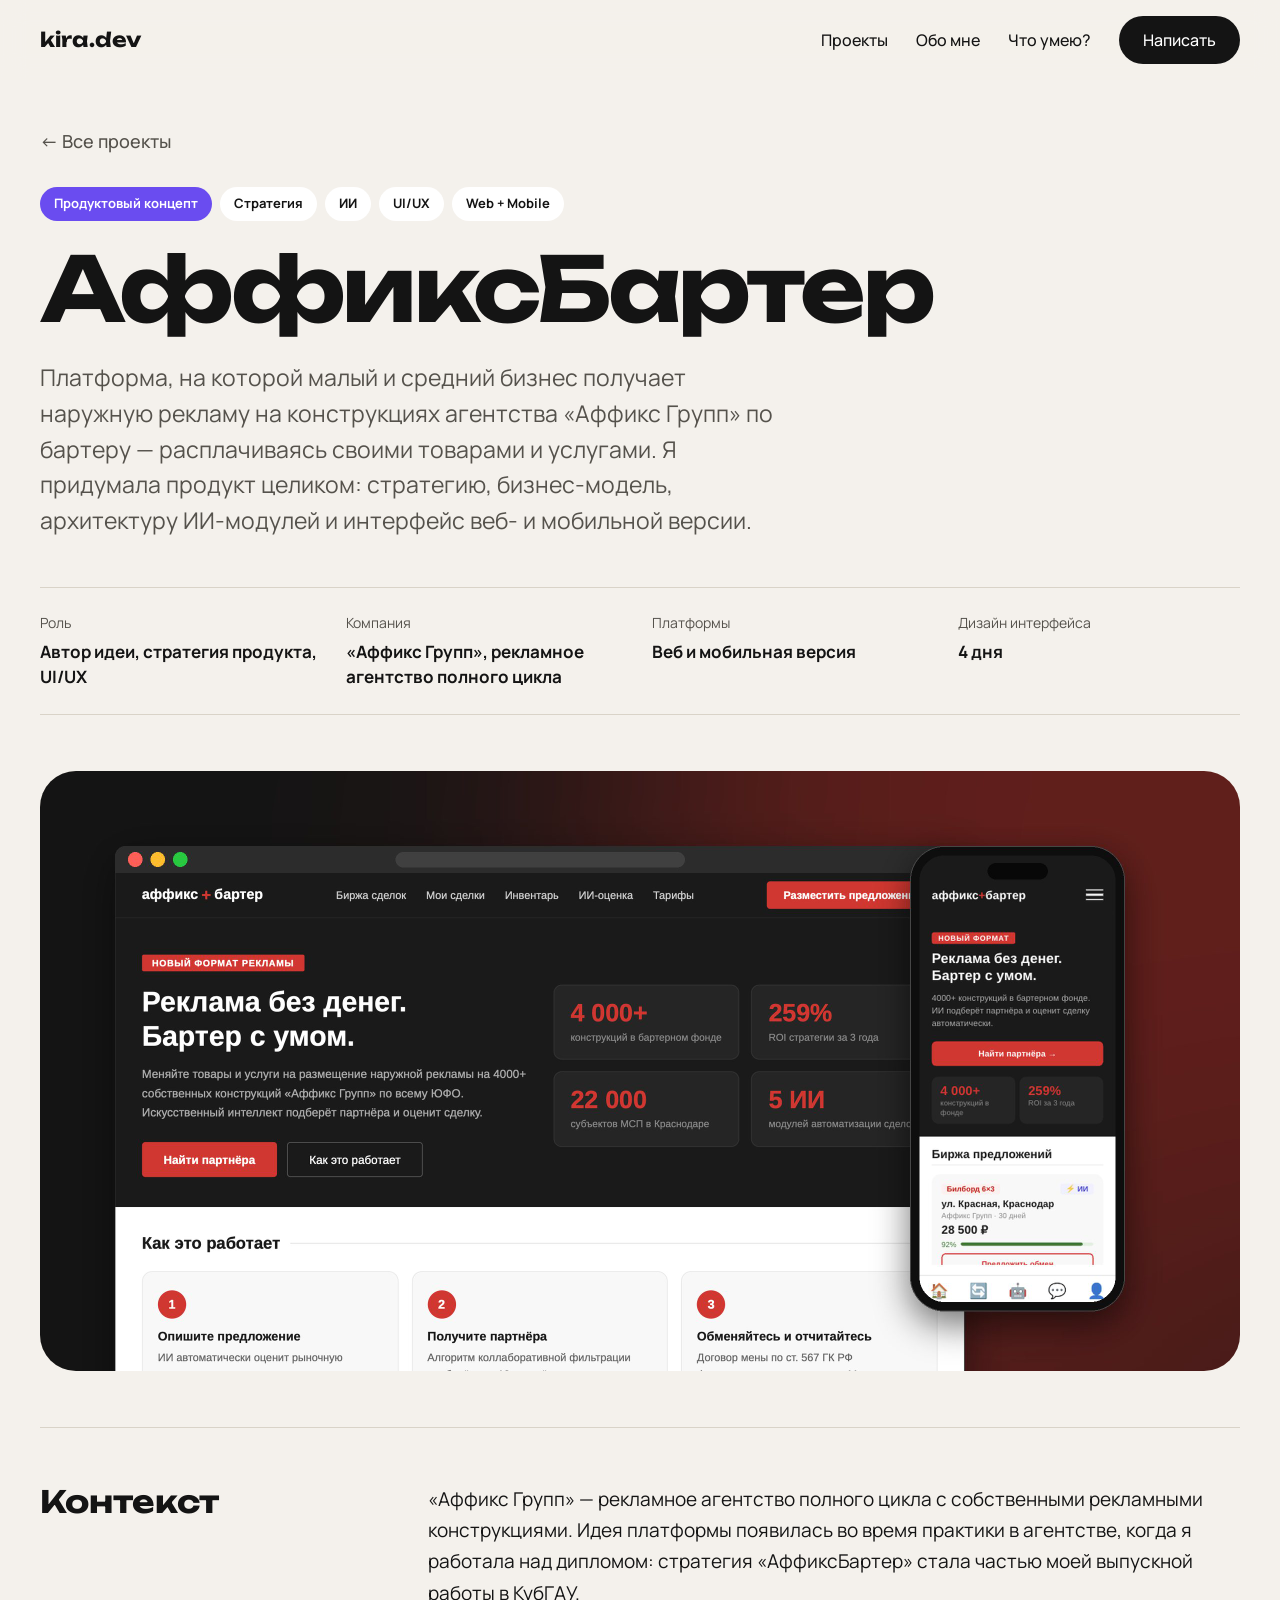
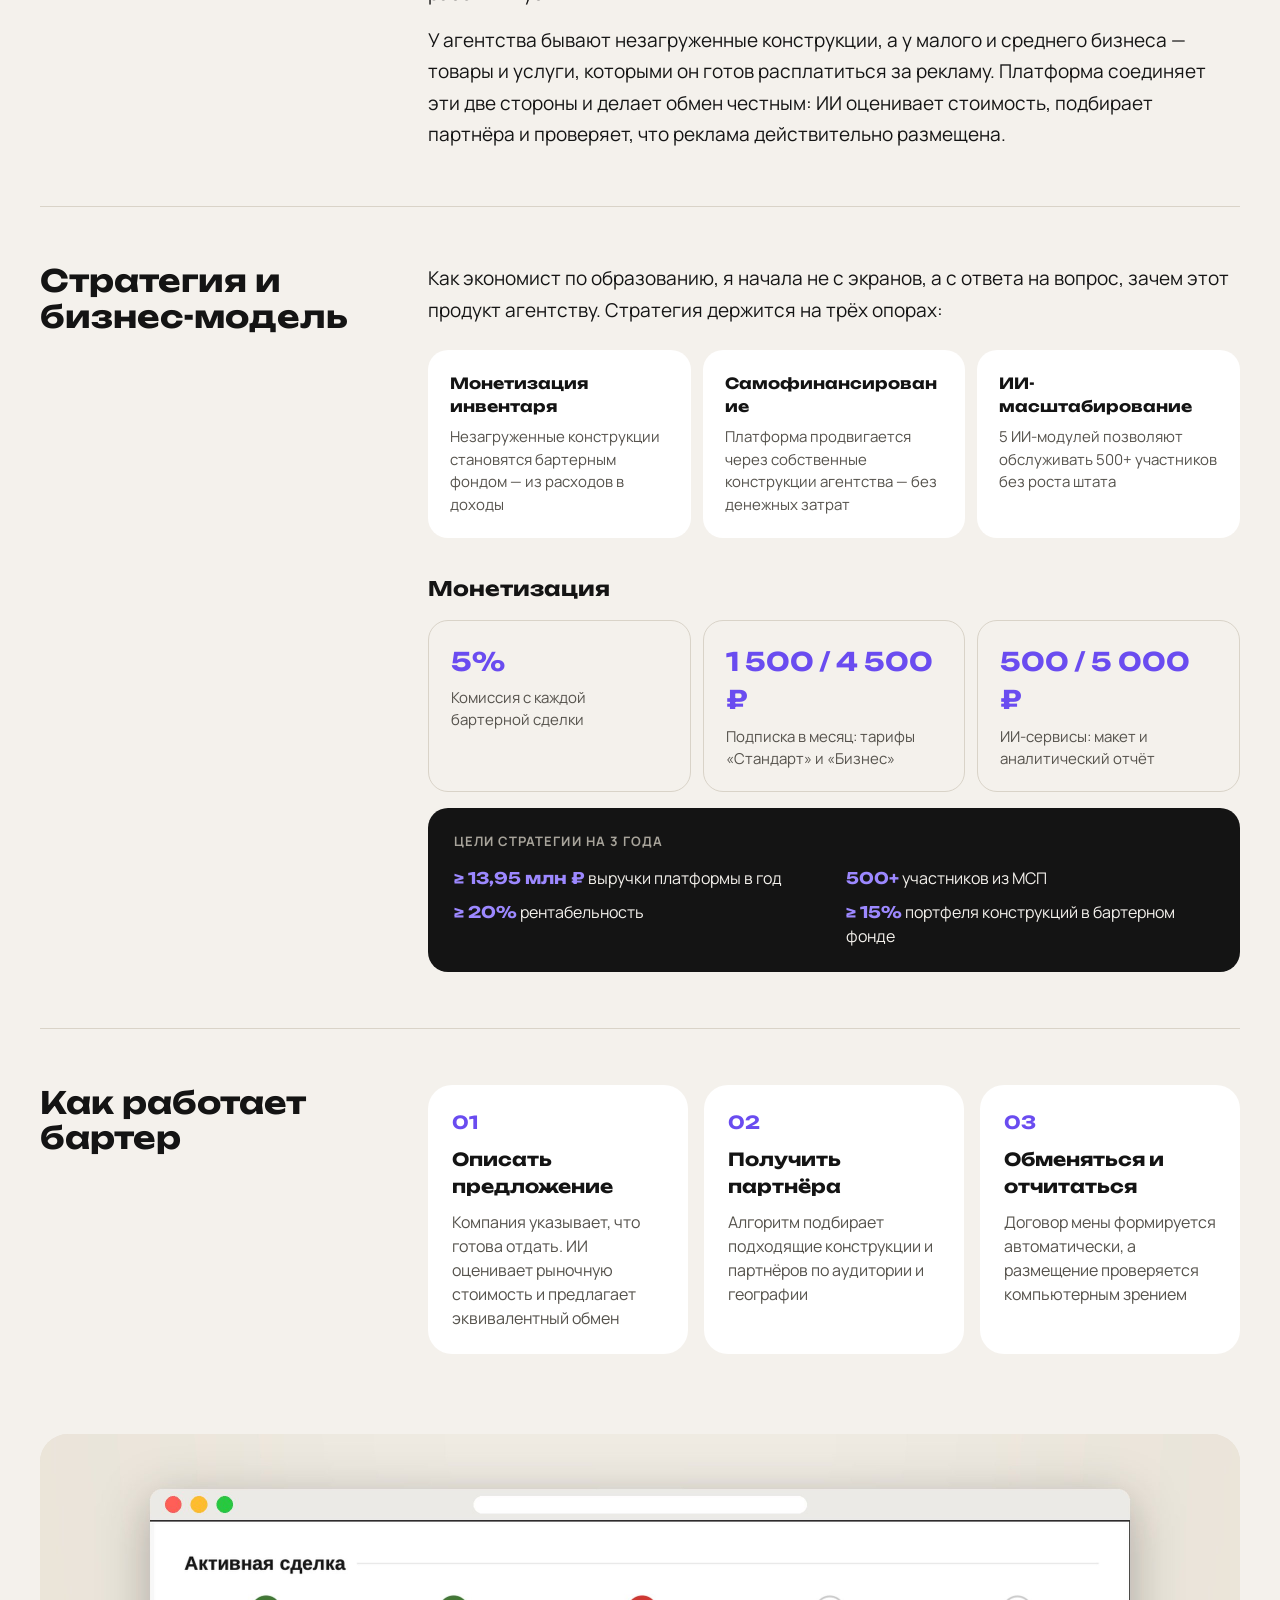
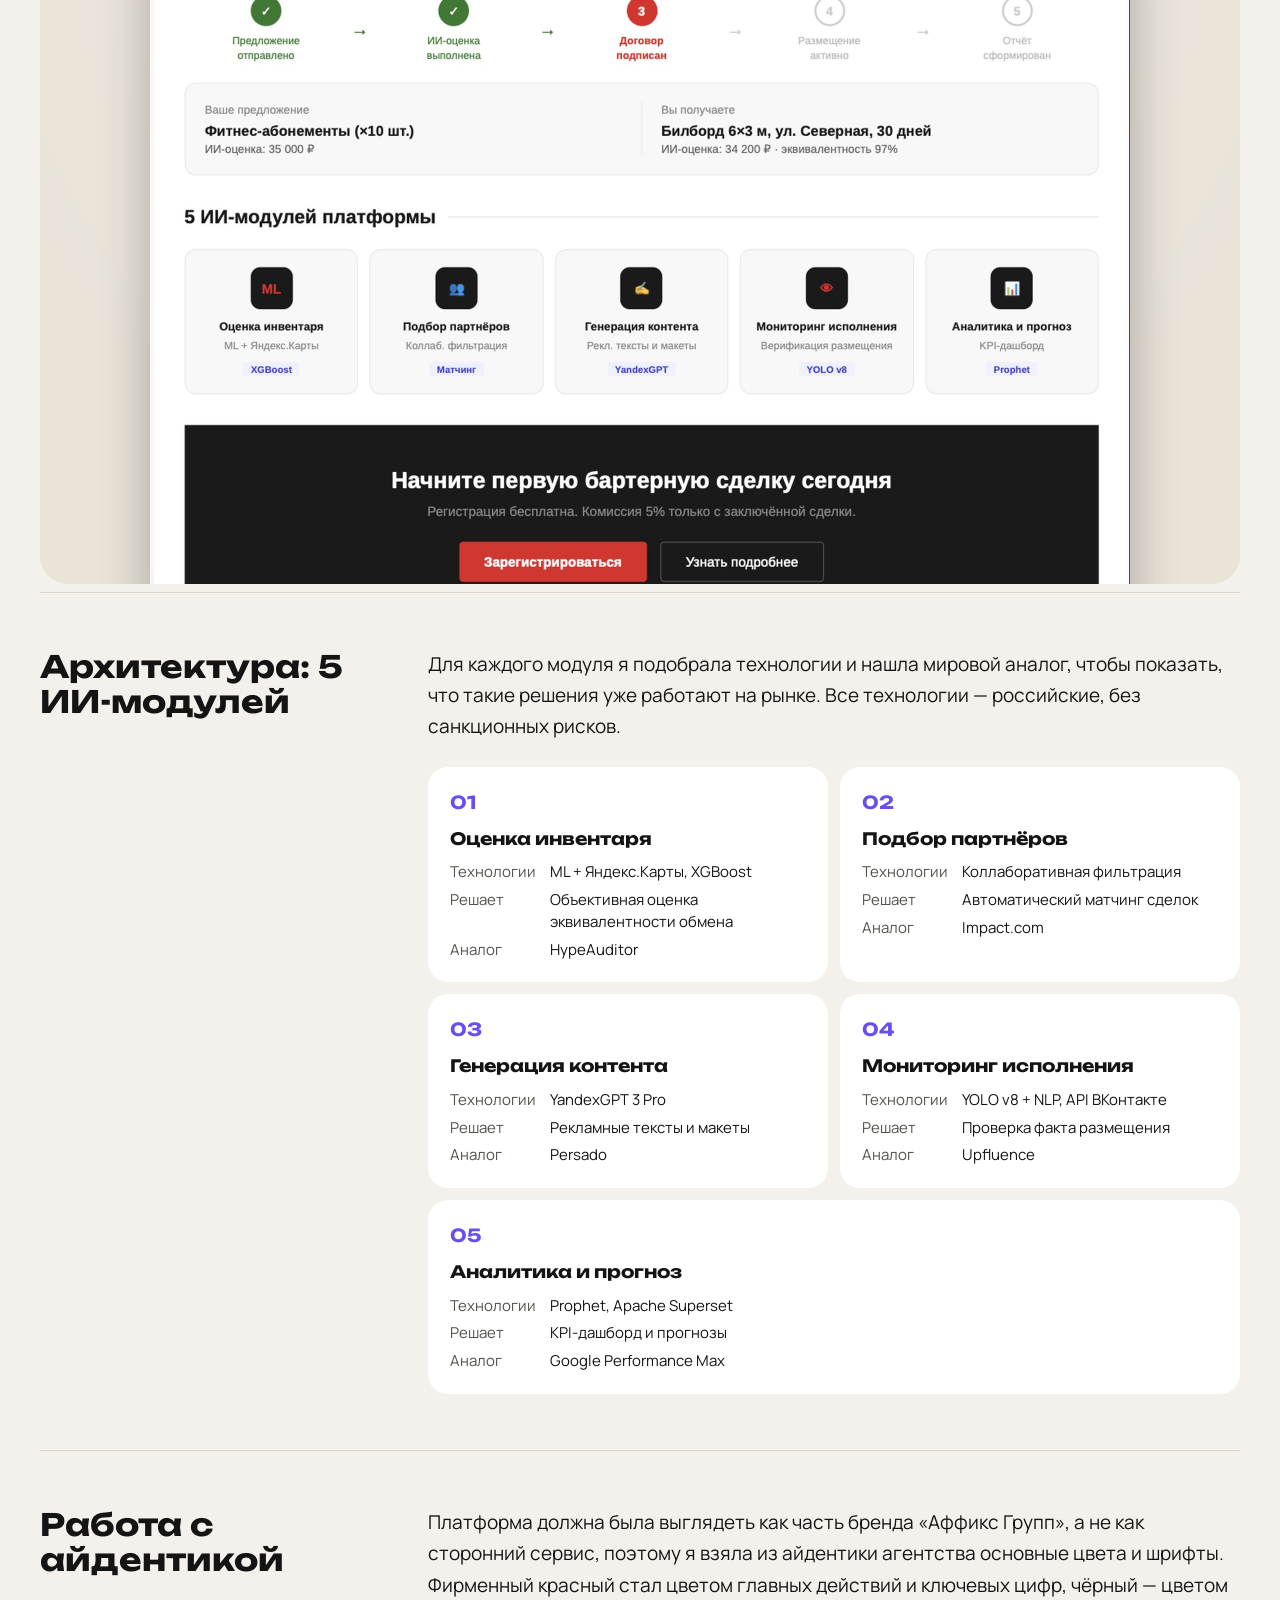
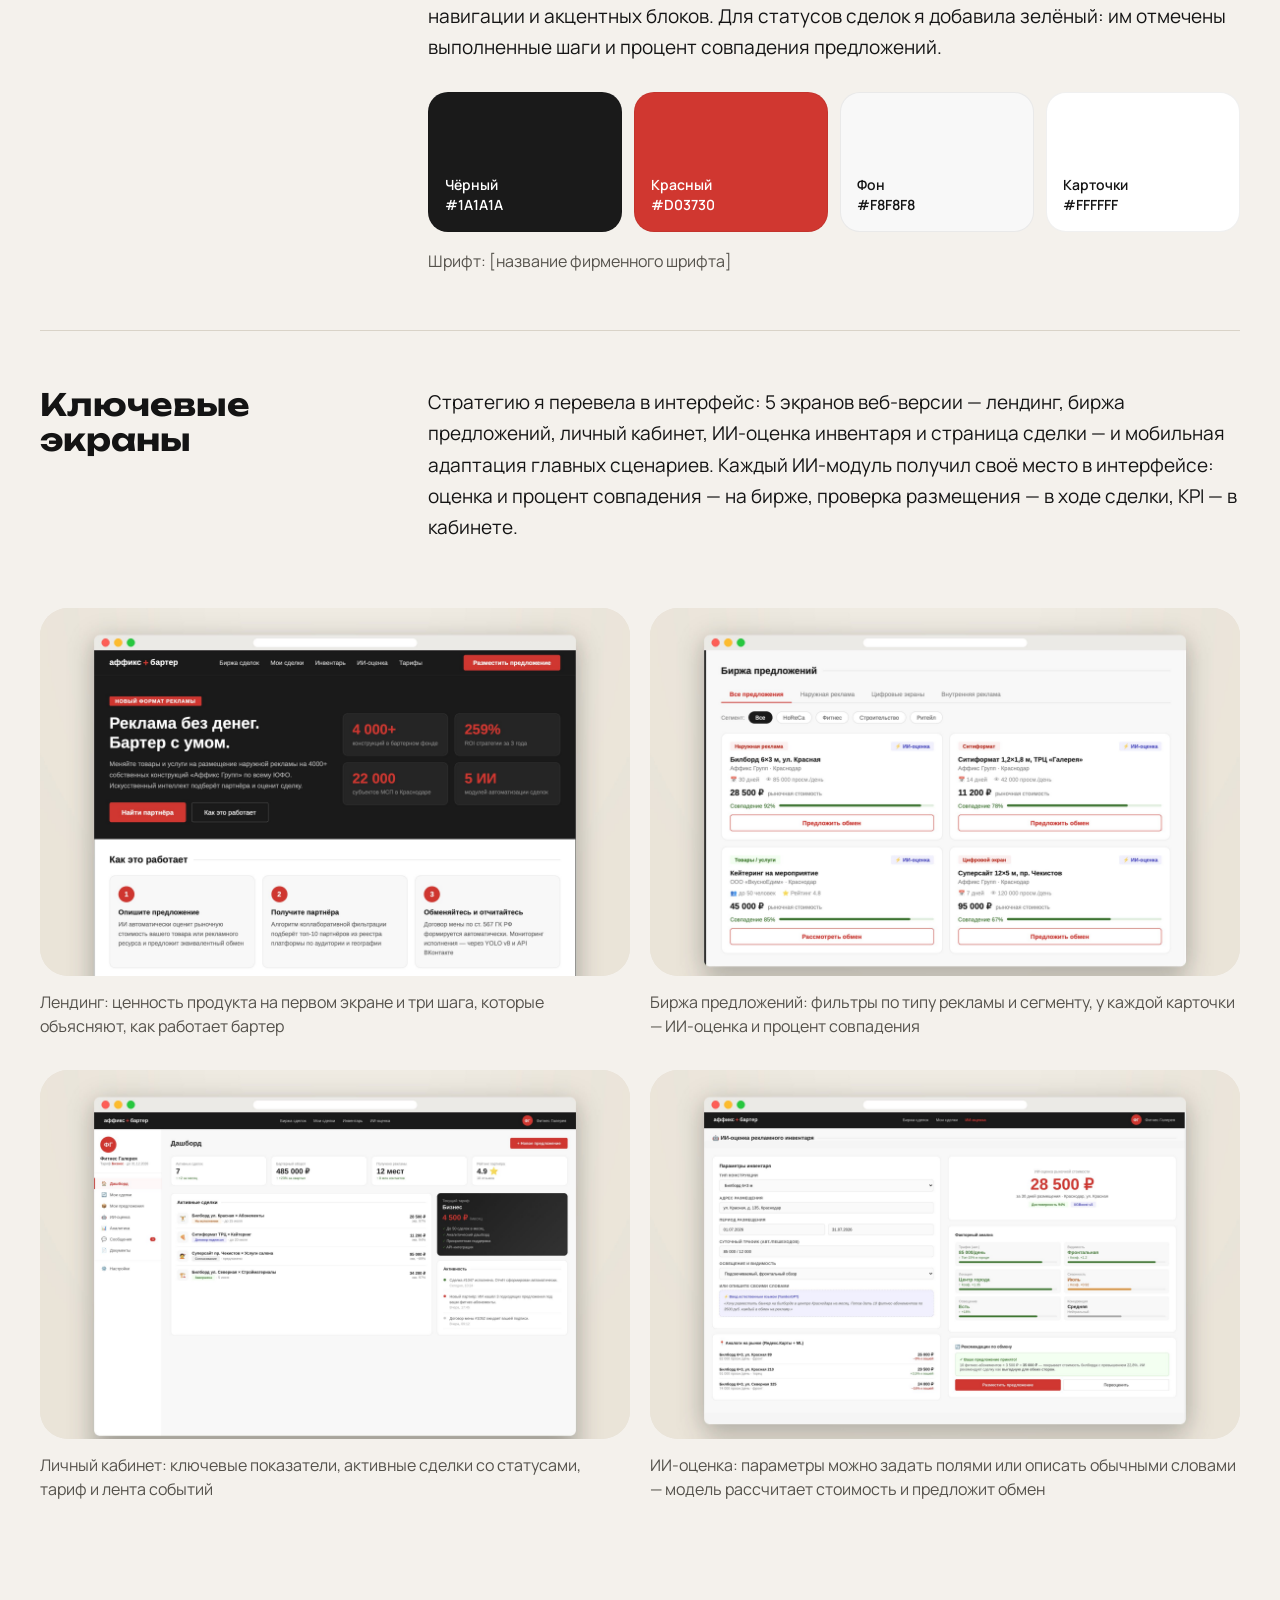
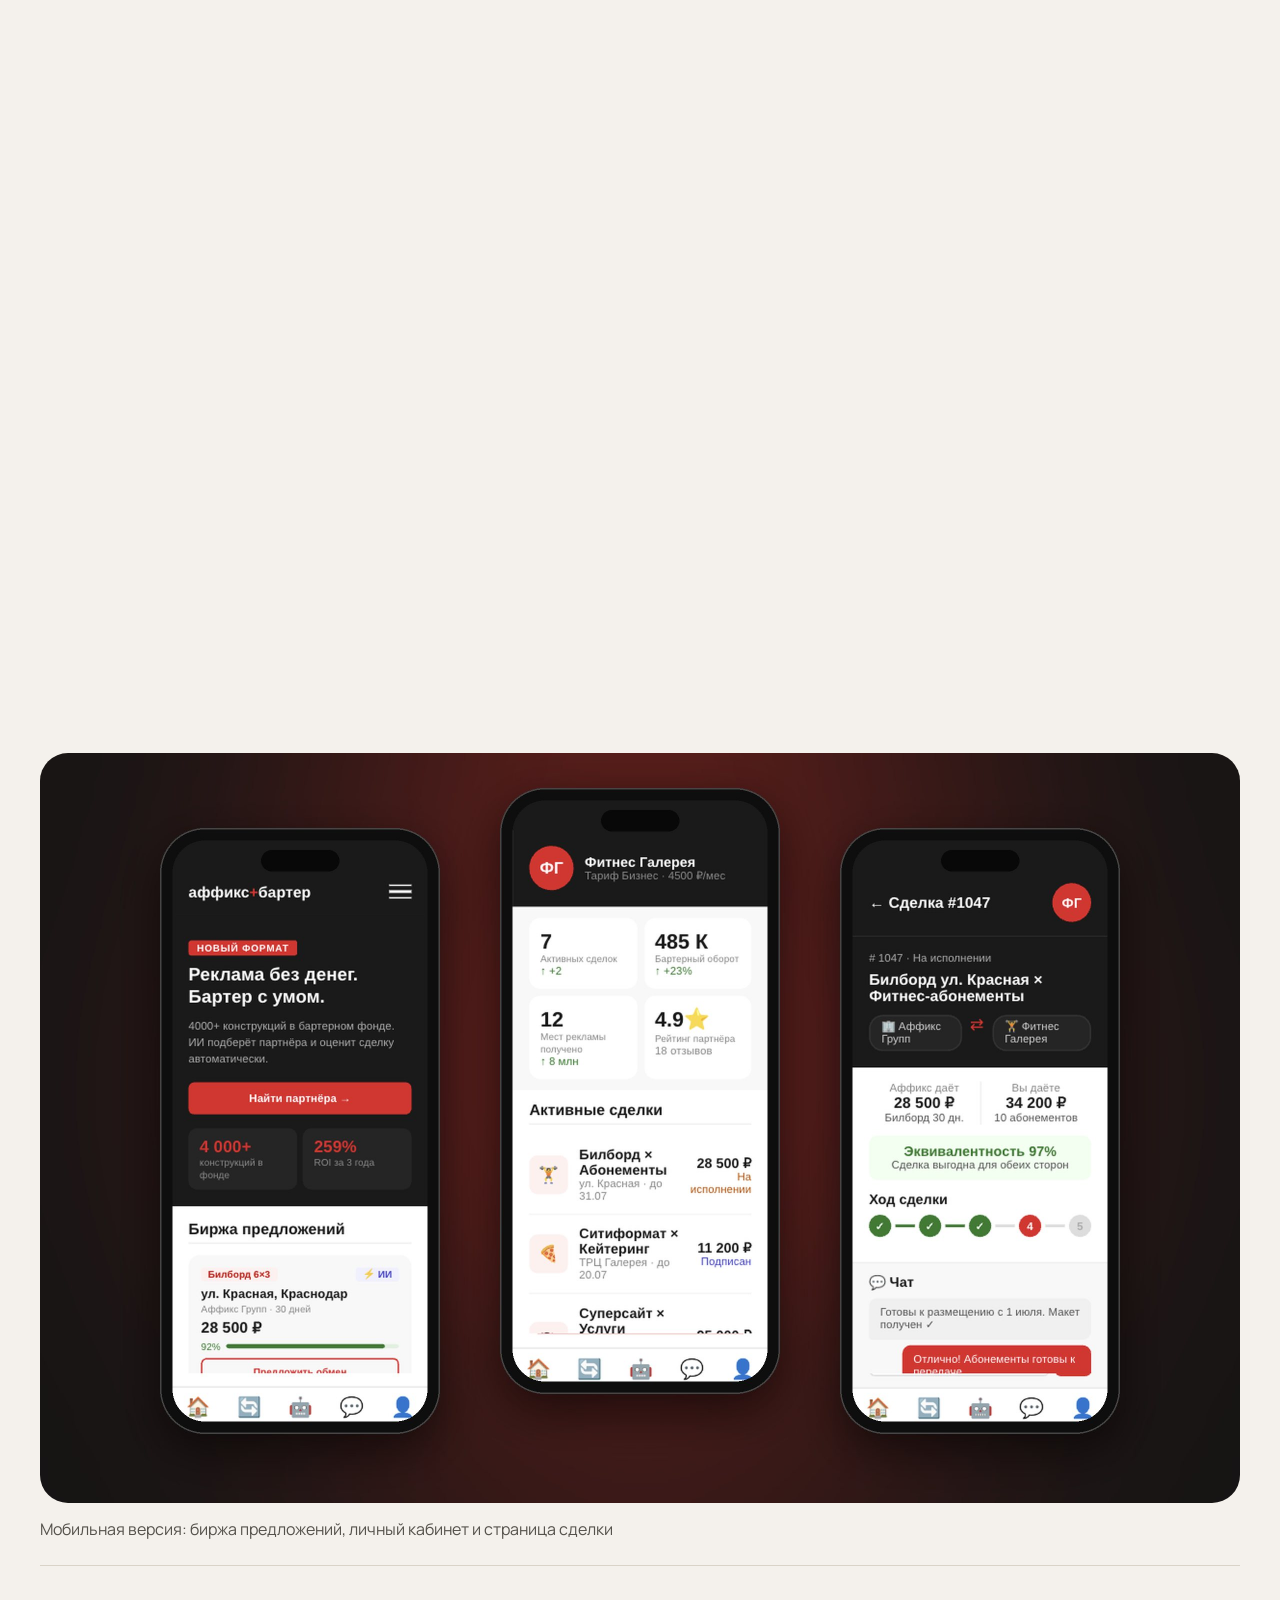
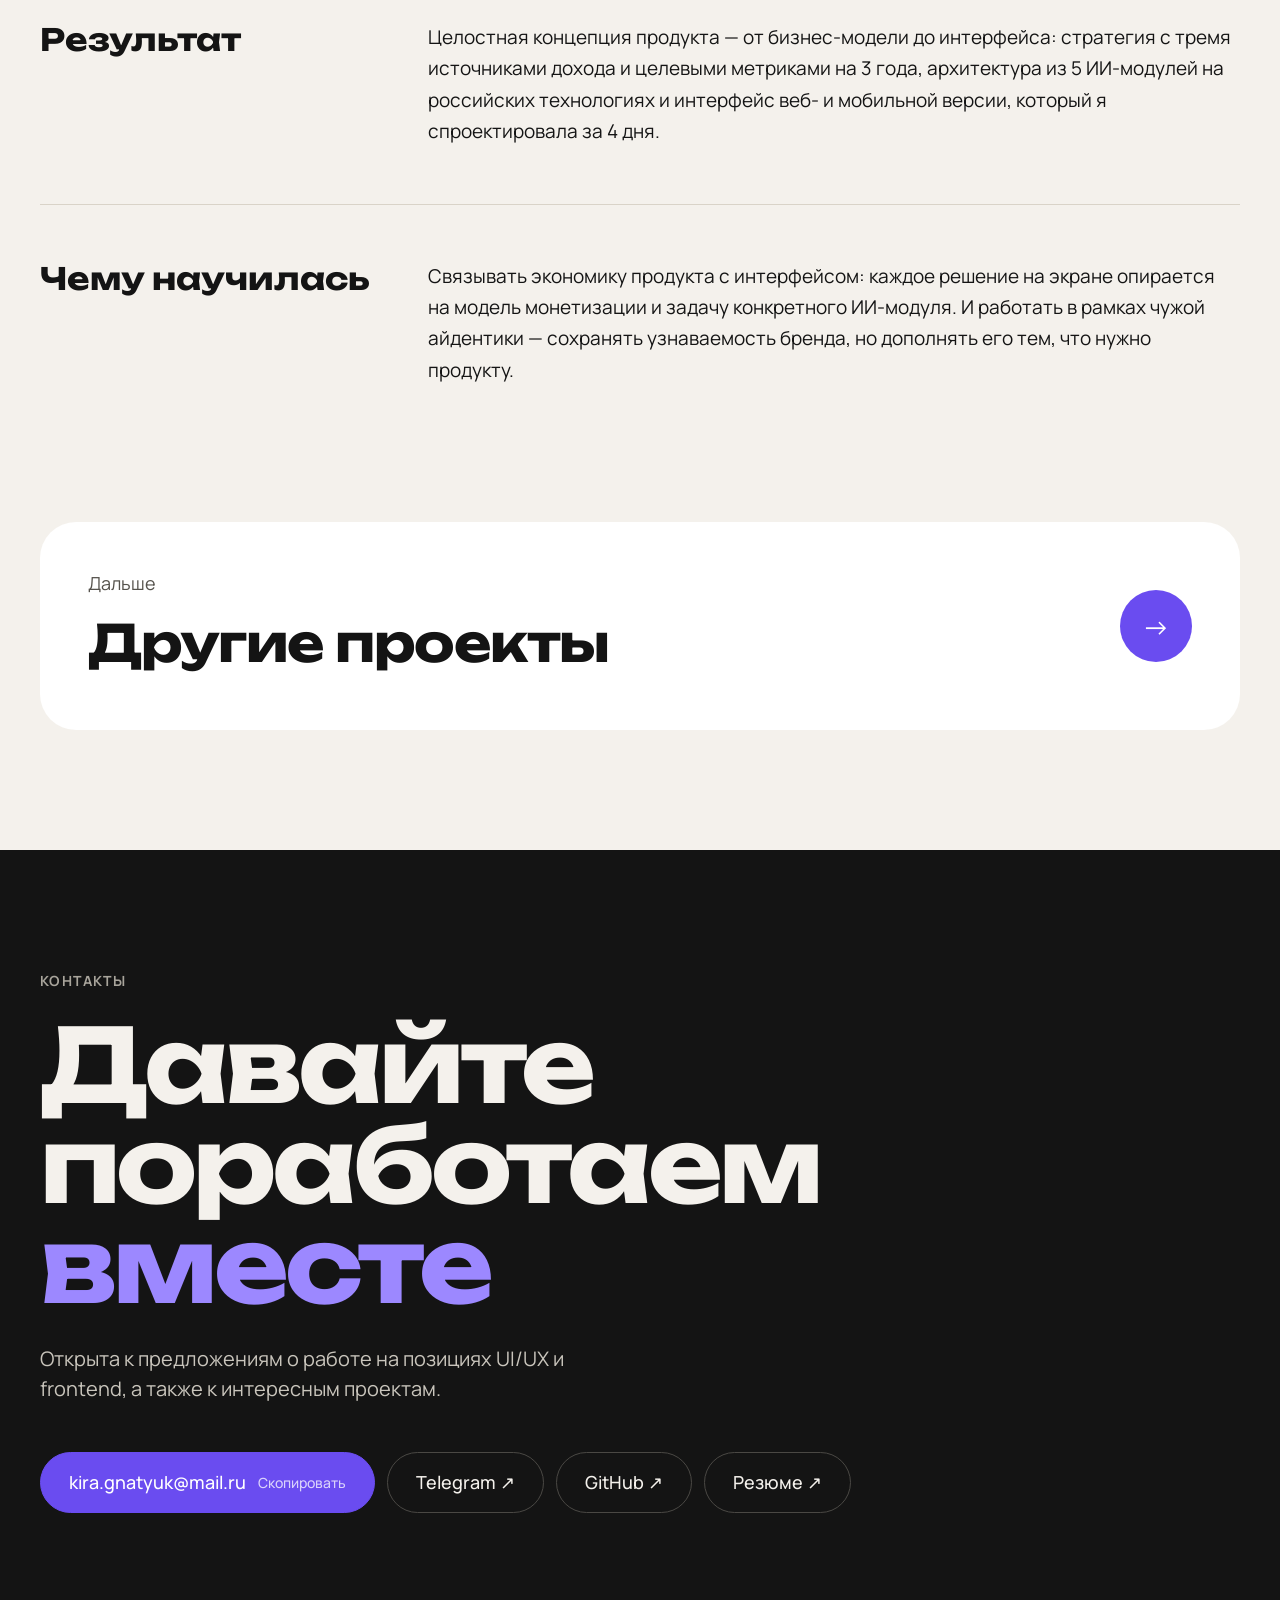
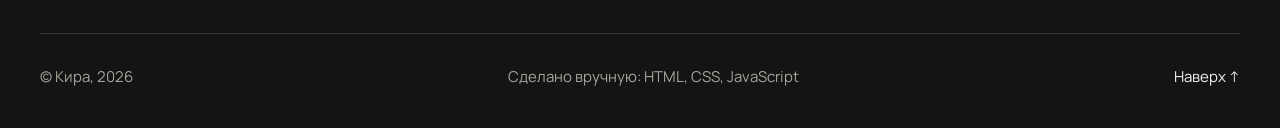
==== commit e546736b: "day3.2" ====
--- a/affix.html
+++ b/affix.html
@@ -283,14 +283,14 @@
       <div class="gallery">
         <figure class="gallery__item reveal">
           <div class="shot" data-label="img/affix/landing.jpg">
-            <img src="img/affix/landing.jpg" alt="Лендинг платформы" onerror="this.remove()">
+            <img src="img/affix/landing.jpg" alt="Лендинг платформы" loading="lazy" onerror="this.remove()">
           </div>
           <figcaption>Лендинг: ценность продукта на первом экране и три шага, которые объясняют, как работает бартер</figcaption>
         </figure>
 
         <figure class="gallery__item reveal">
           <div class="shot" data-label="img/affix/exchange.jpg">
-            <img src="img/affix/exchange.jpg" alt="Биржа предложений" onerror="this.remove()">
+            <img src="img/affix/exchange.jpg" alt="Биржа предложений" loading="lazy" onerror="this.remove()">
           </div>
           <figcaption>Биржа предложений: фильтры по типу рекламы и сегменту, у каждой карточки — ИИ-оценка и процент совпадения</figcaption>
         </figure>
@@ -304,21 +304,21 @@
 
         <figure class="gallery__item reveal">
           <div class="shot" data-label="img/affix/ai.jpg">
-            <img src="img/affix/ai.jpg" alt="ИИ-оценка рекламного инвентаря" onerror="this.remove()">
+            <img src="img/affix/ai.jpg" alt="ИИ-оценка рекламного инвентаря" loading="lazy" onerror="this.remove()">
           </div>
           <figcaption>ИИ-оценка: параметры можно задать полями или описать обычными словами — модель рассчитает стоимость и предложит обмен</figcaption>
         </figure>
 
         <figure class="gallery__item gallery__item--wide reveal">
           <div class="shot" data-label="img/affix/deal.jpg">
-            <img src="img/affix/deal.jpg" alt="Страница сделки" onerror="this.remove()">
+            <img src="img/affix/deal.jpg" alt="Страница сделки" loading="lazy" onerror="this.remove()">
           </div>
           <figcaption>Страница сделки: что даёт каждая сторона, эквивалентность обмена, ход сделки по шагам, документы и чат</figcaption>
         </figure>
 
         <figure class="gallery__item gallery__item--wide reveal">
           <div class="shot" data-label="img/affix/mobile.jpg">
-            <img src="img/affix/mobile.jpg" alt="Мобильная версия: биржа, личный кабинет и сделка" onerror="this.remove()">
+            <img src="img/affix/mobile.jpg" alt="Мобильная версия: биржа, личный кабинет и сделка" loading="lazy" onerror="this.remove()">
           </div>
           <figcaption>Мобильная версия: биржа предложений, личный кабинет и страница сделки</figcaption>
         </figure>
@@ -374,13 +374,13 @@
       </p>
 
       <div class="contacts__actions reveal">
-        <button class="contacts__btn contacts__btn--primary" type="button" data-copy="[your@mail.ru]">
-          <span>[your@mail.ru]</span>
+        <button class="contacts__btn contacts__btn--primary" type="button" data-copy="kira.gnatyuk@mail.ru">
+          <span>kira.gnatyuk@mail.ru</span>
           <span class="contacts__copy" aria-live="polite">Скопировать</span>
         </button>
-        <a class="contacts__btn" href="https://t.me/[username]" target="_blank" rel="noopener">Telegram ↗</a>
+        <a class="contacts__btn" href="https://t.me/kwkirra" target="_blank" rel="noopener">Telegram ↗</a>
         <a class="contacts__btn" href="https://github.com/kiki555-dev" target="_blank" rel="noopener">GitHub ↗</a>
-        <a class="contacts__btn" href="[ссылка на резюме]" target="_blank" rel="noopener">Резюме ↗</a>
+        <a class="contacts__btn" href="https://drive.google.com/file/d/1ScKjacYx1f1wkusGlJE7G8UYGajfovh7/view?usp=sharing" target="_blank" rel="noopener">Резюме ↗</a>
       </div>
 
       <div class="contacts__bottom">
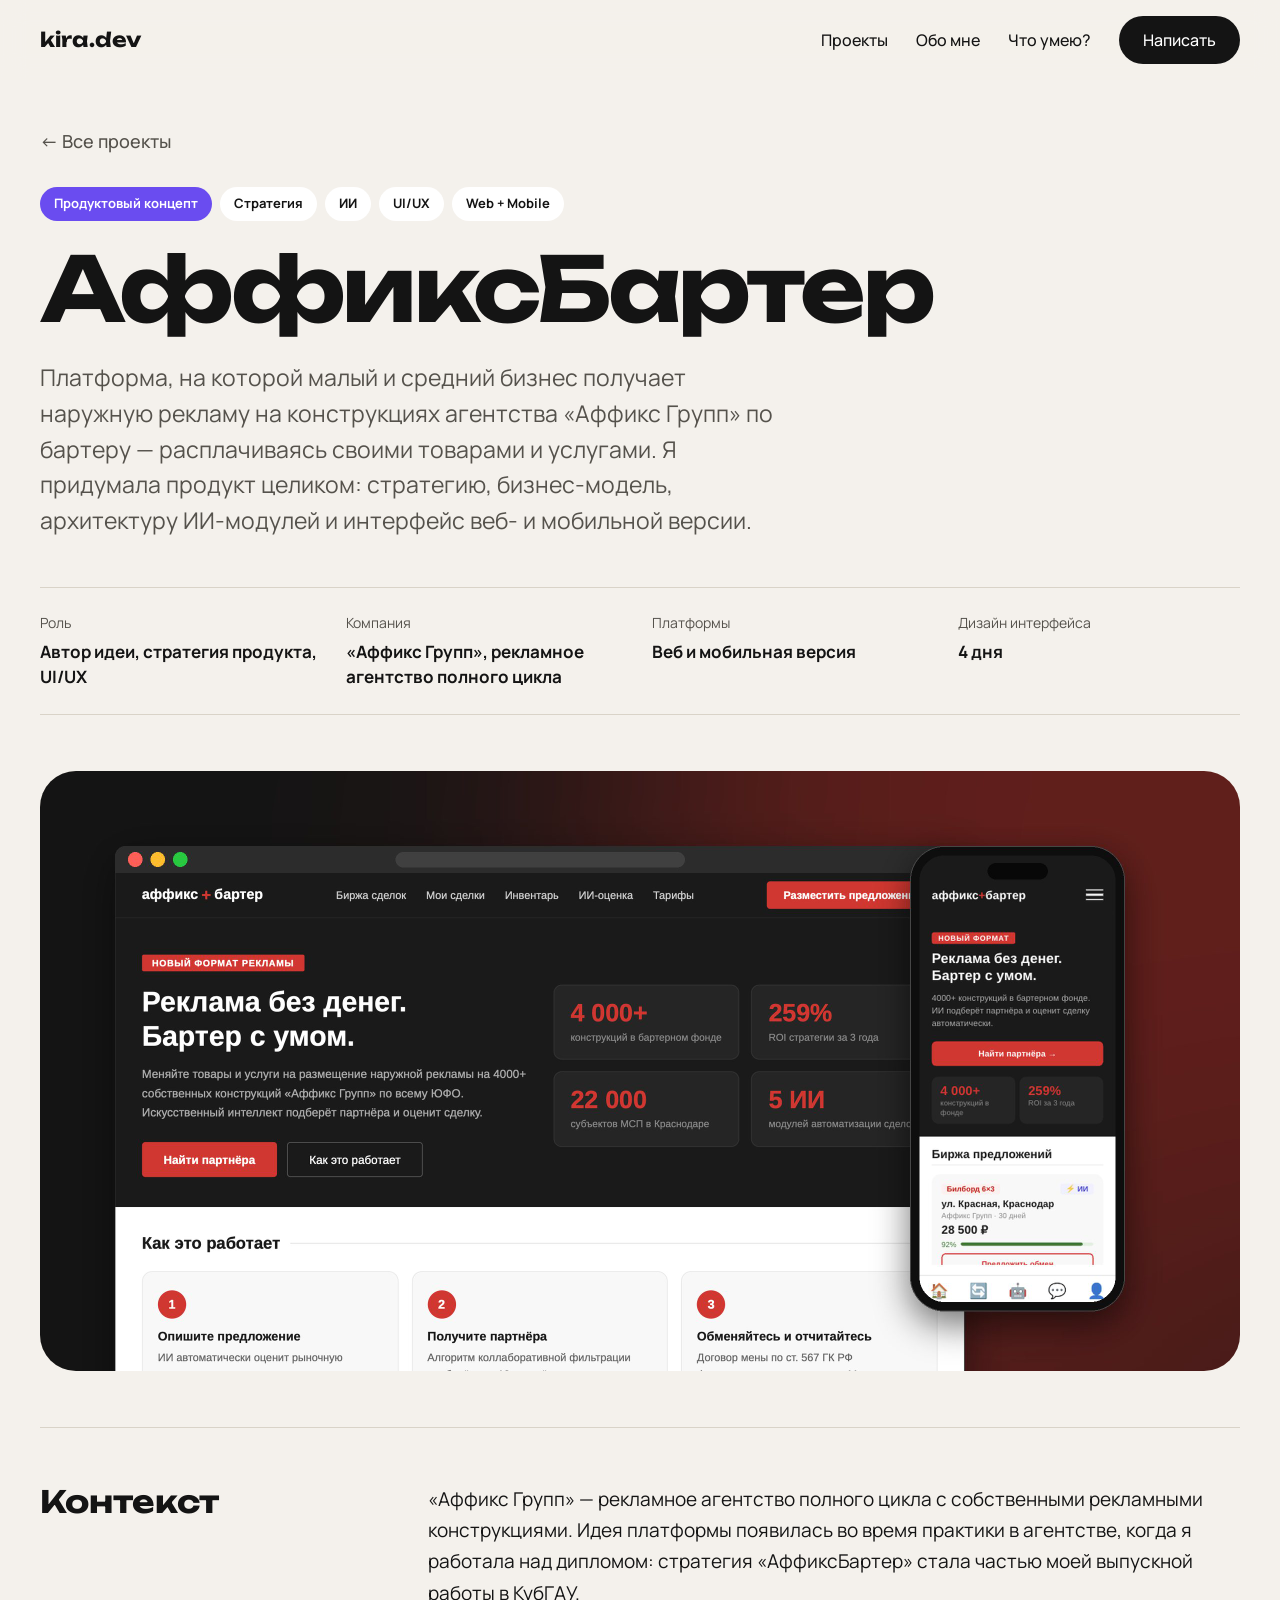
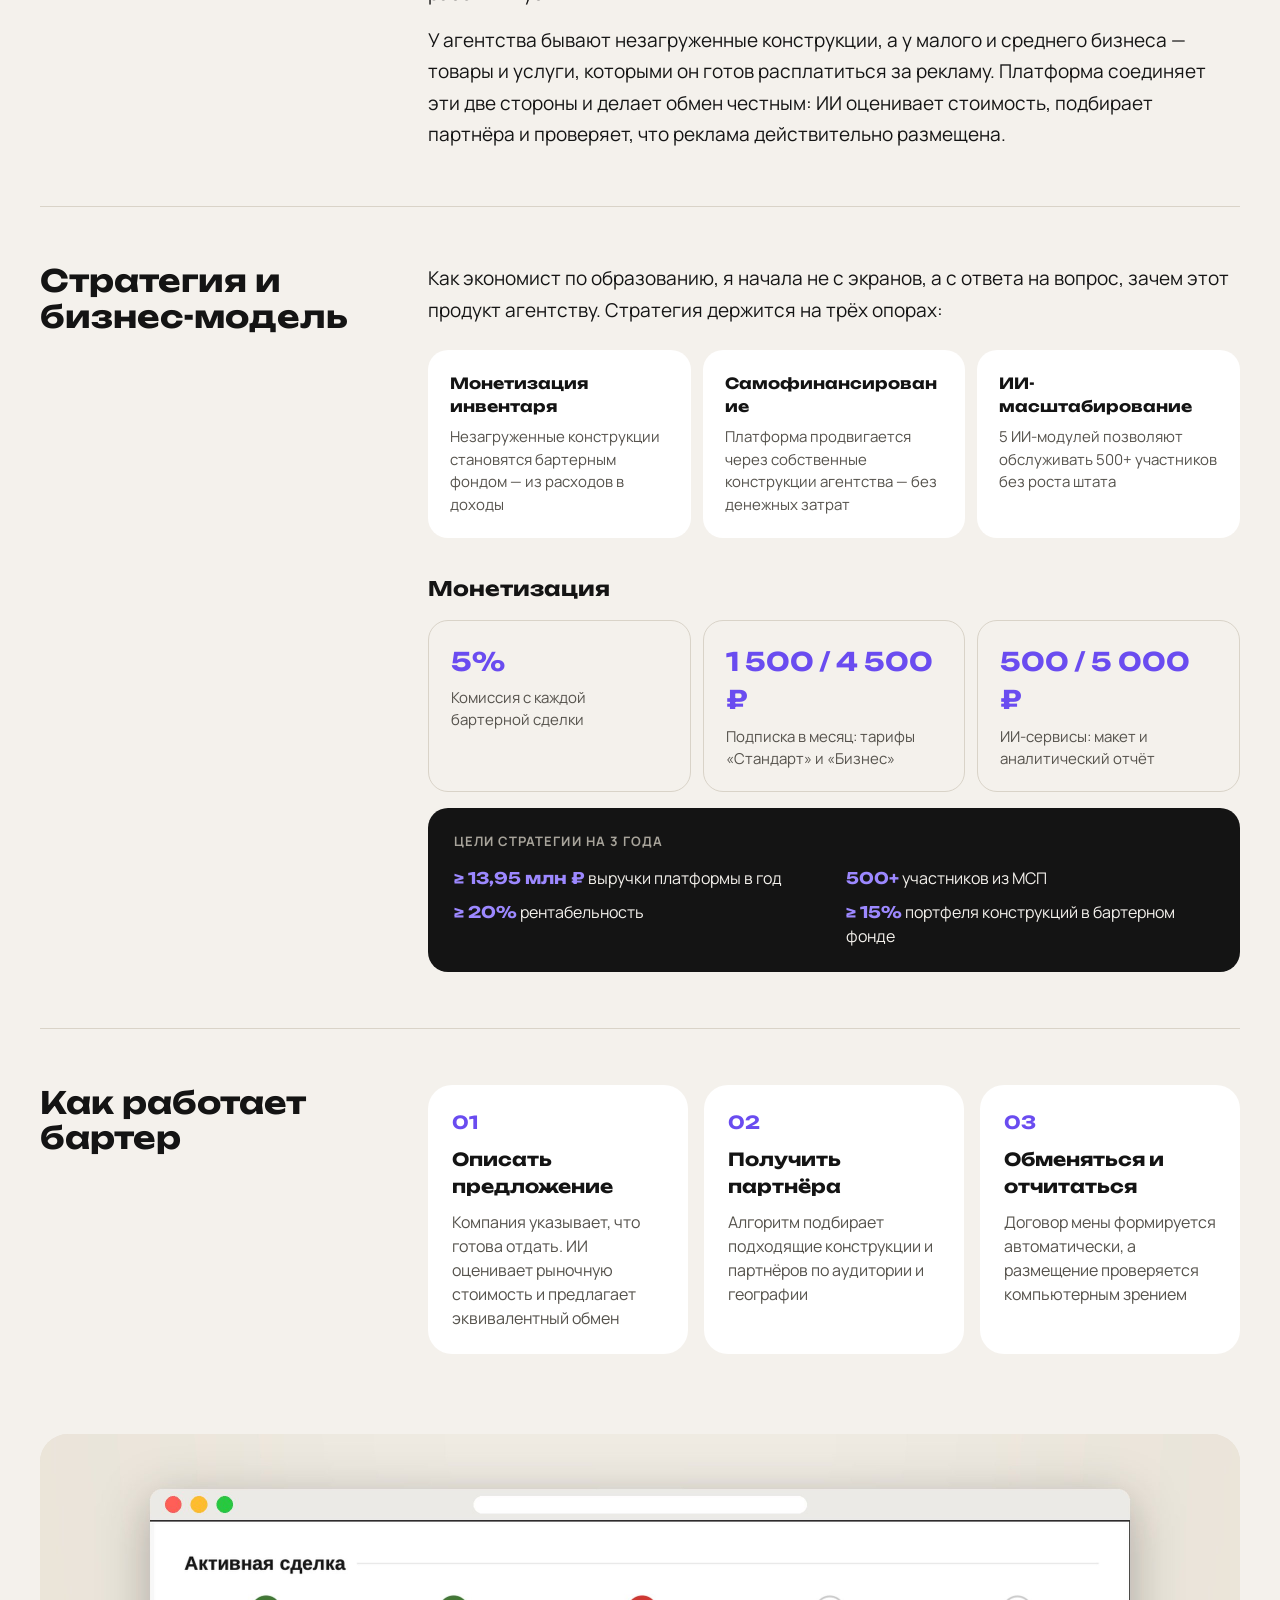
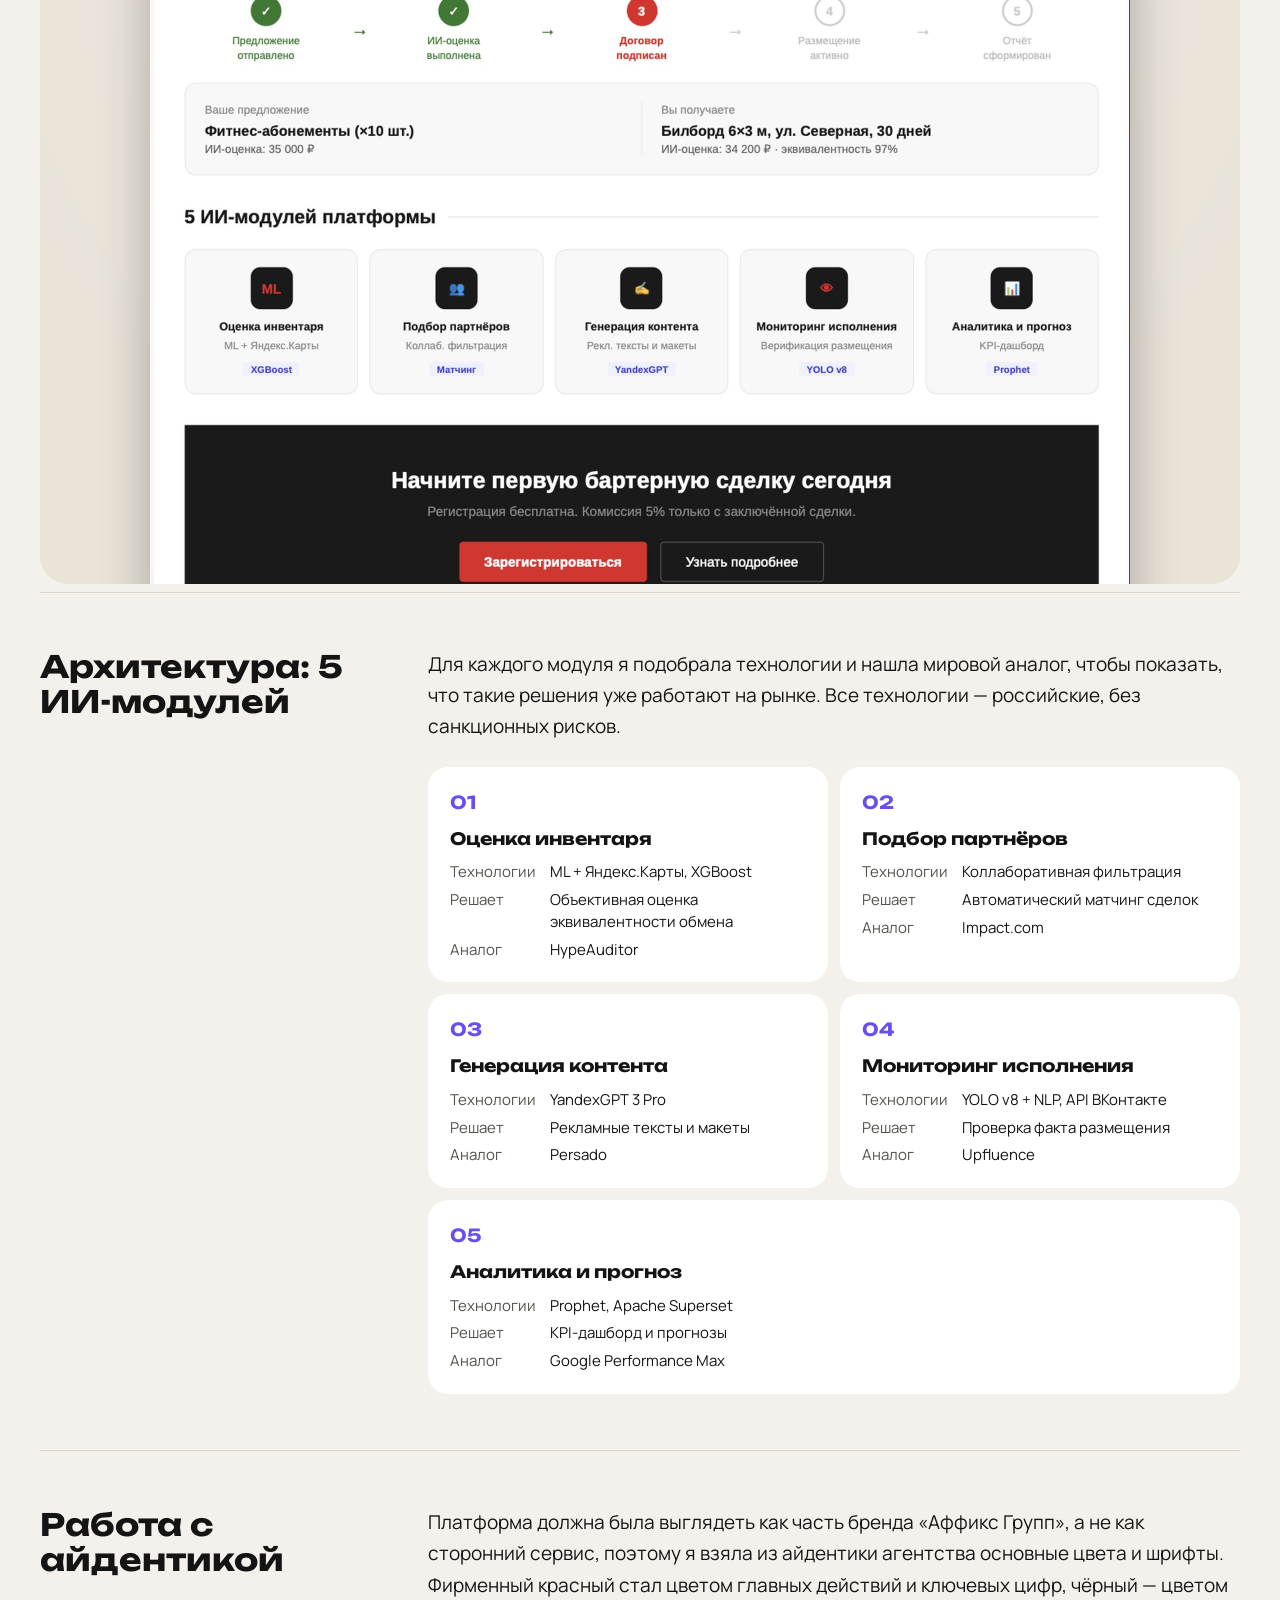
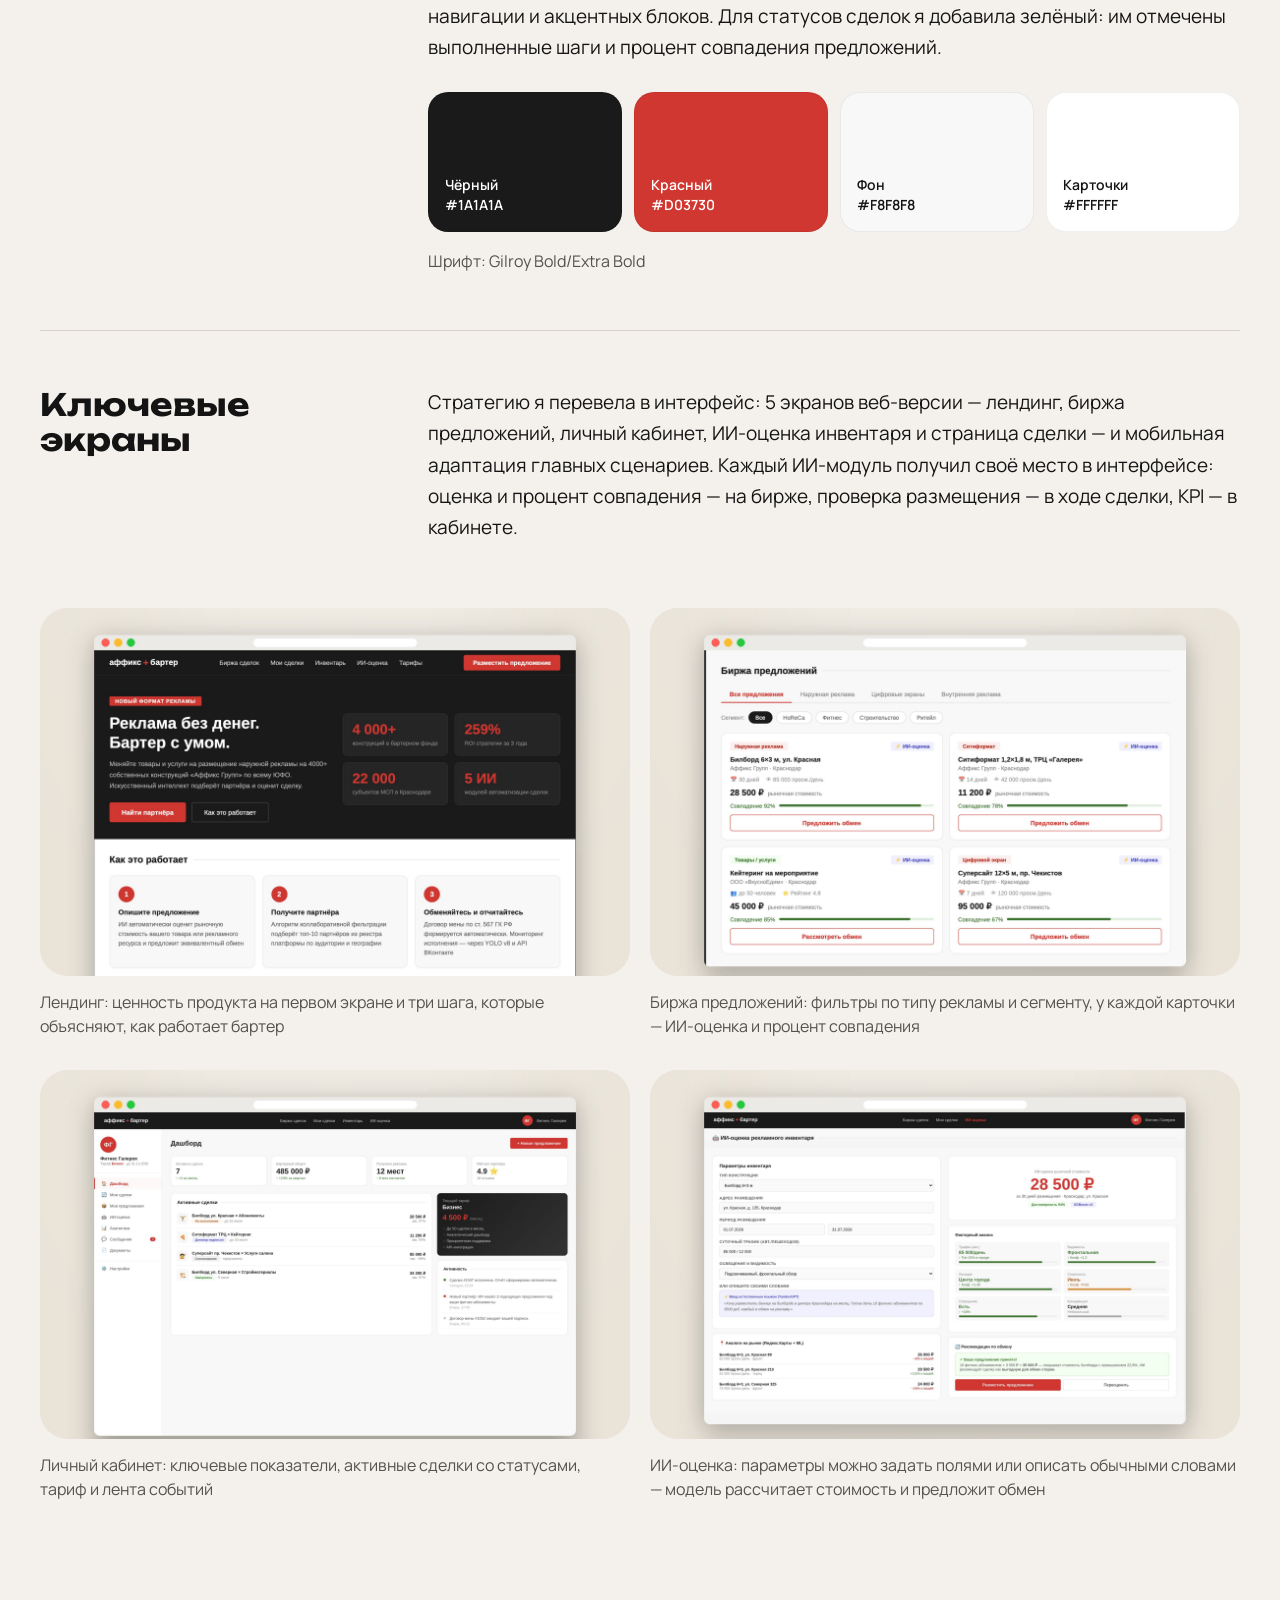
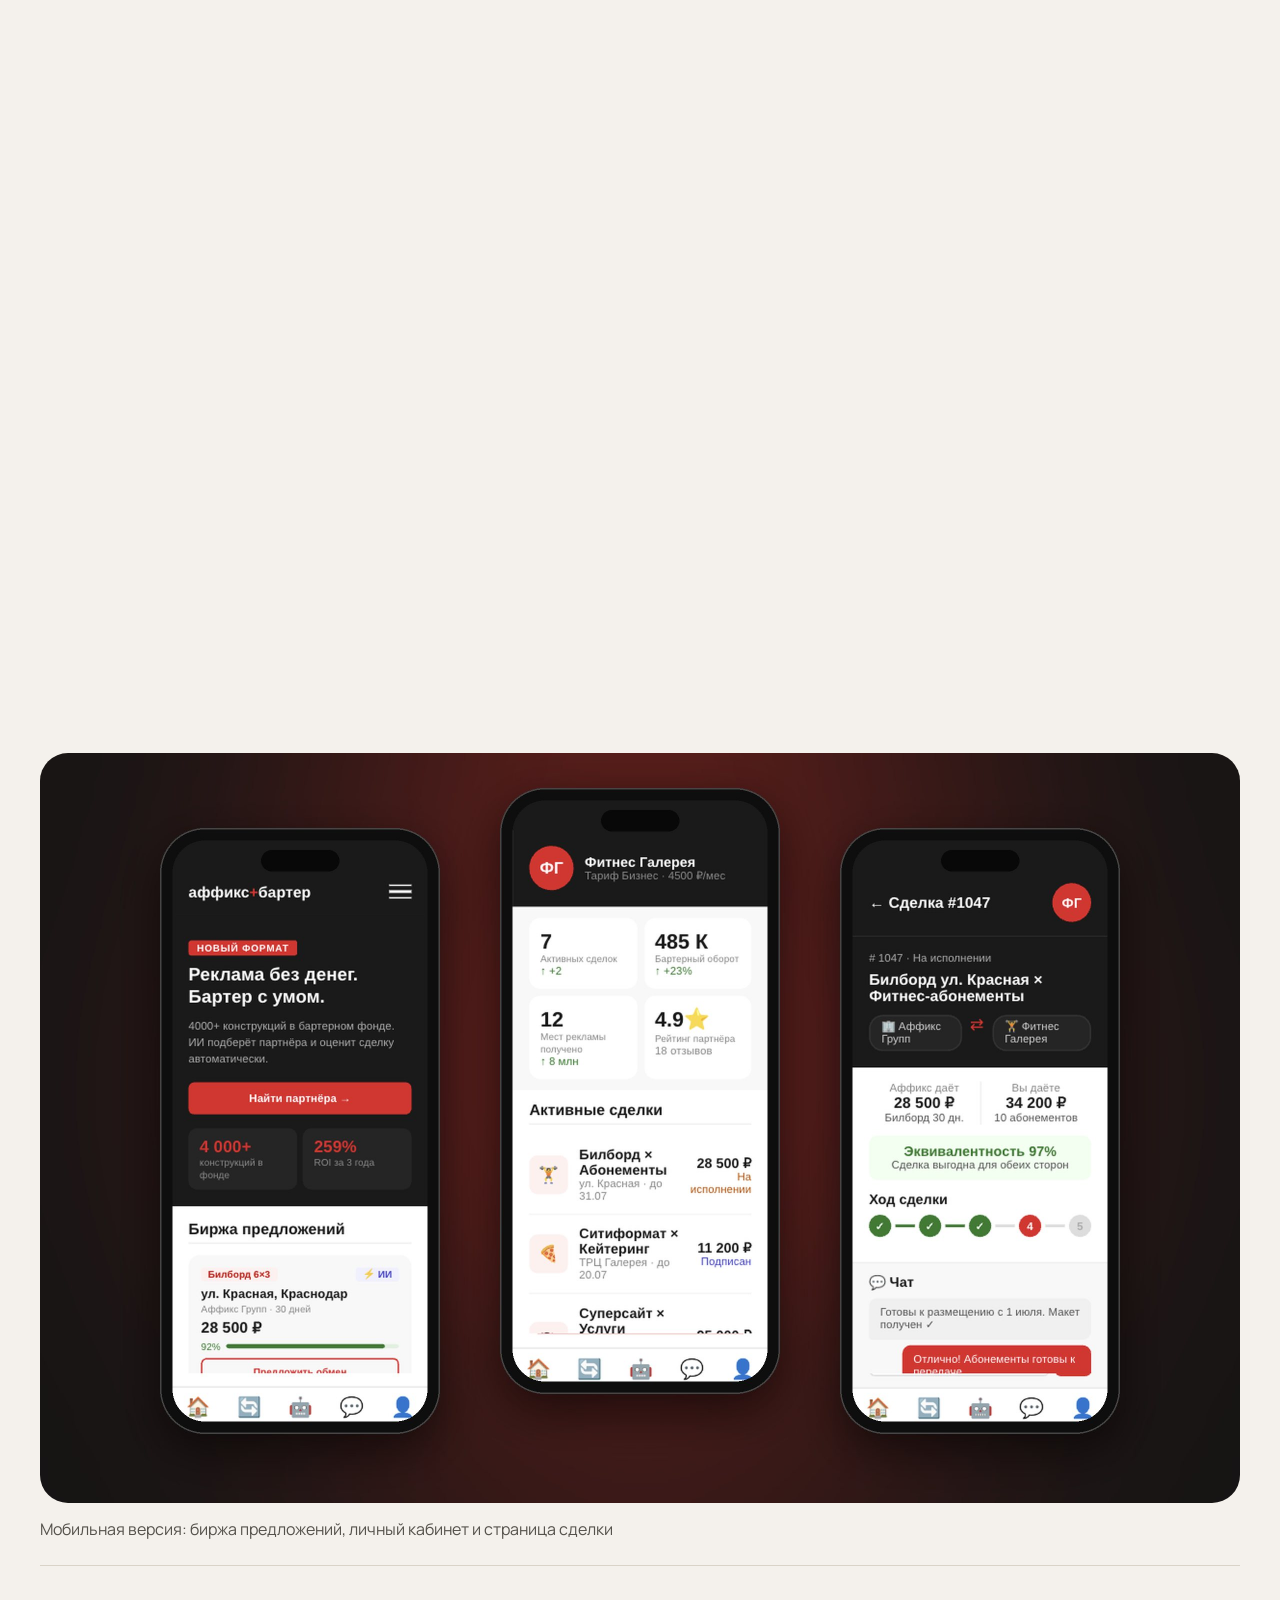
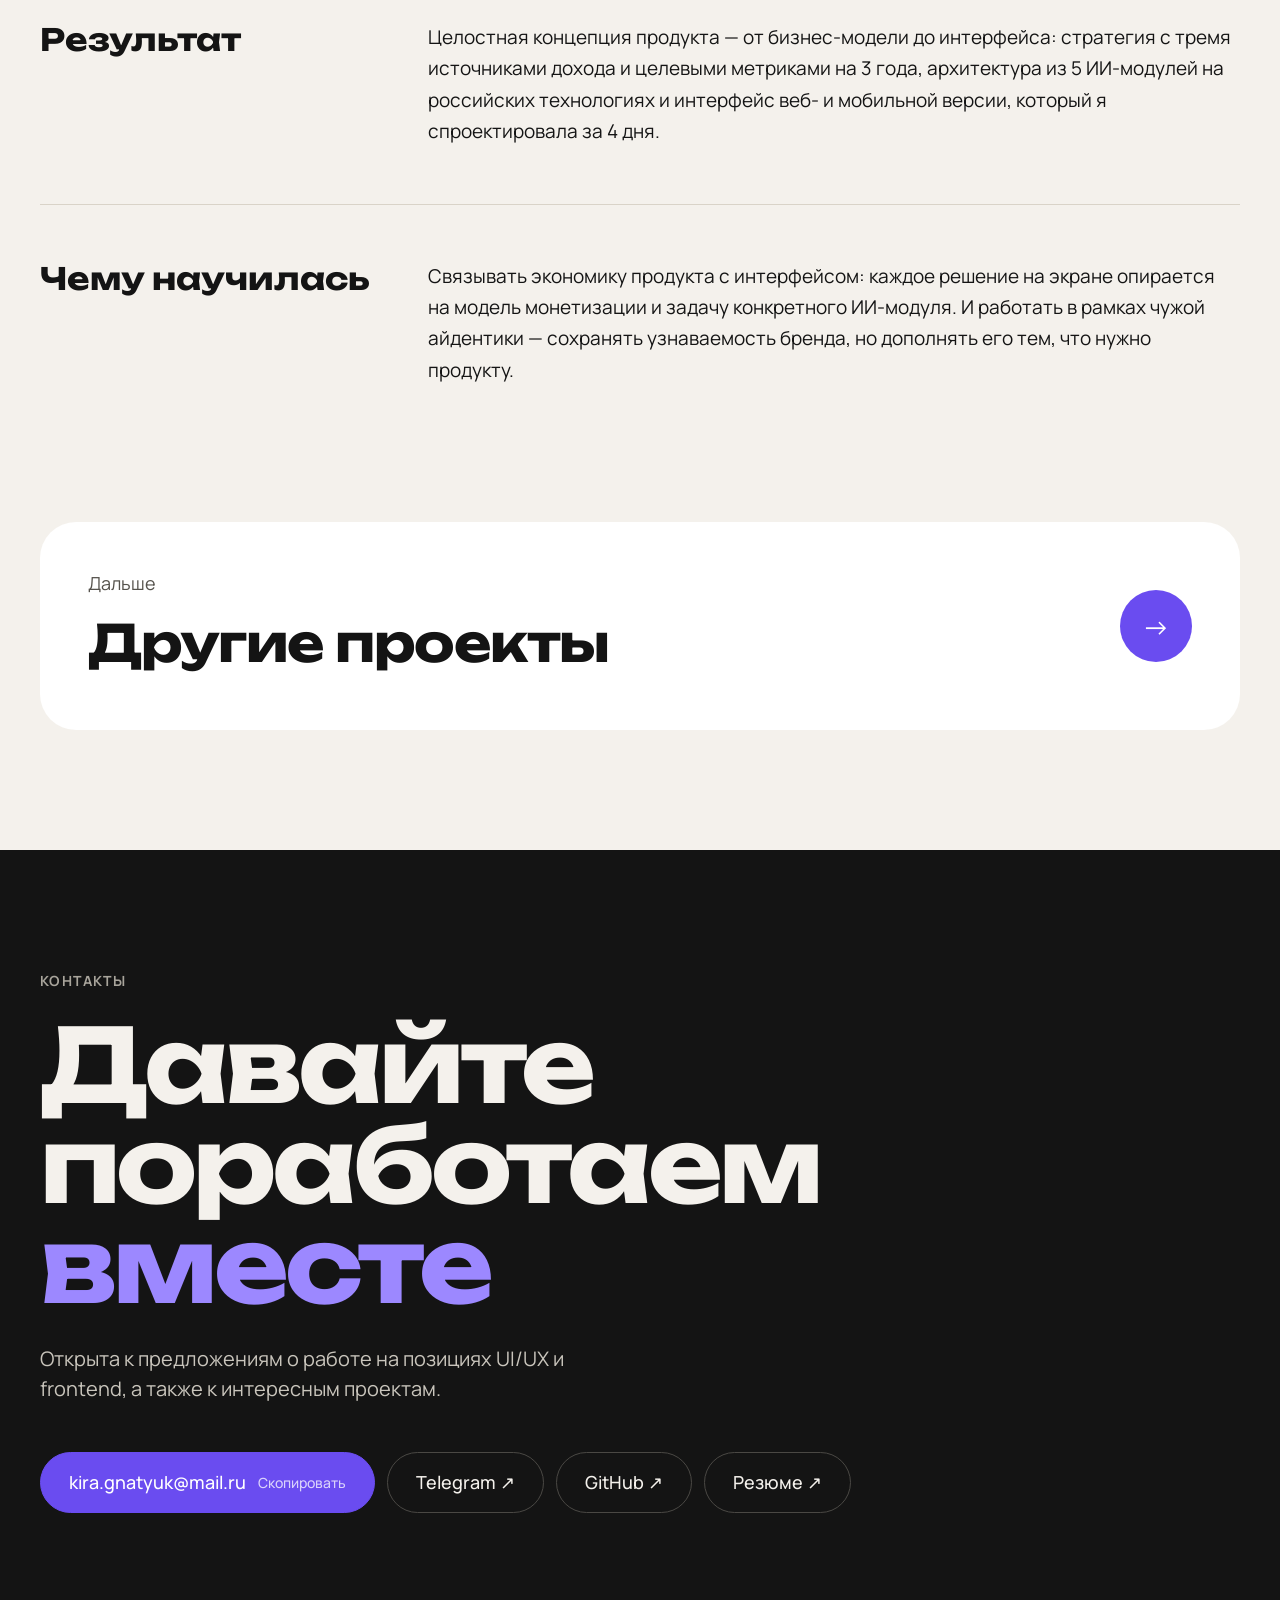
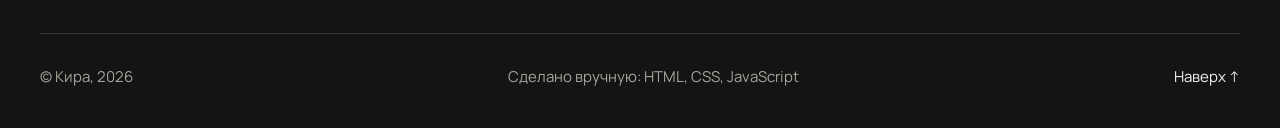
==== commit 5b271eaf: "Update font information in affix.html" ====
--- a/affix.html
+++ b/affix.html
@@ -264,7 +264,7 @@
             <span class="swatch" style="--c:#F8F8F8">Фон<br>#F8F8F8</span>
             <span class="swatch" style="--c:#FFFFFF">Карточки<br>#FFFFFF</span>
           </div>
-          <p class="case-note">Шрифт: [название фирменного шрифта]</p>
+          <p class="case-note">Шрифт: Gilroy Bold/Extra Bold</p>
         </div>
       </section>
 
@@ -393,4 +393,4 @@
 
   <script src="js/main.js"></script>
 </body>
-</html>+</html>
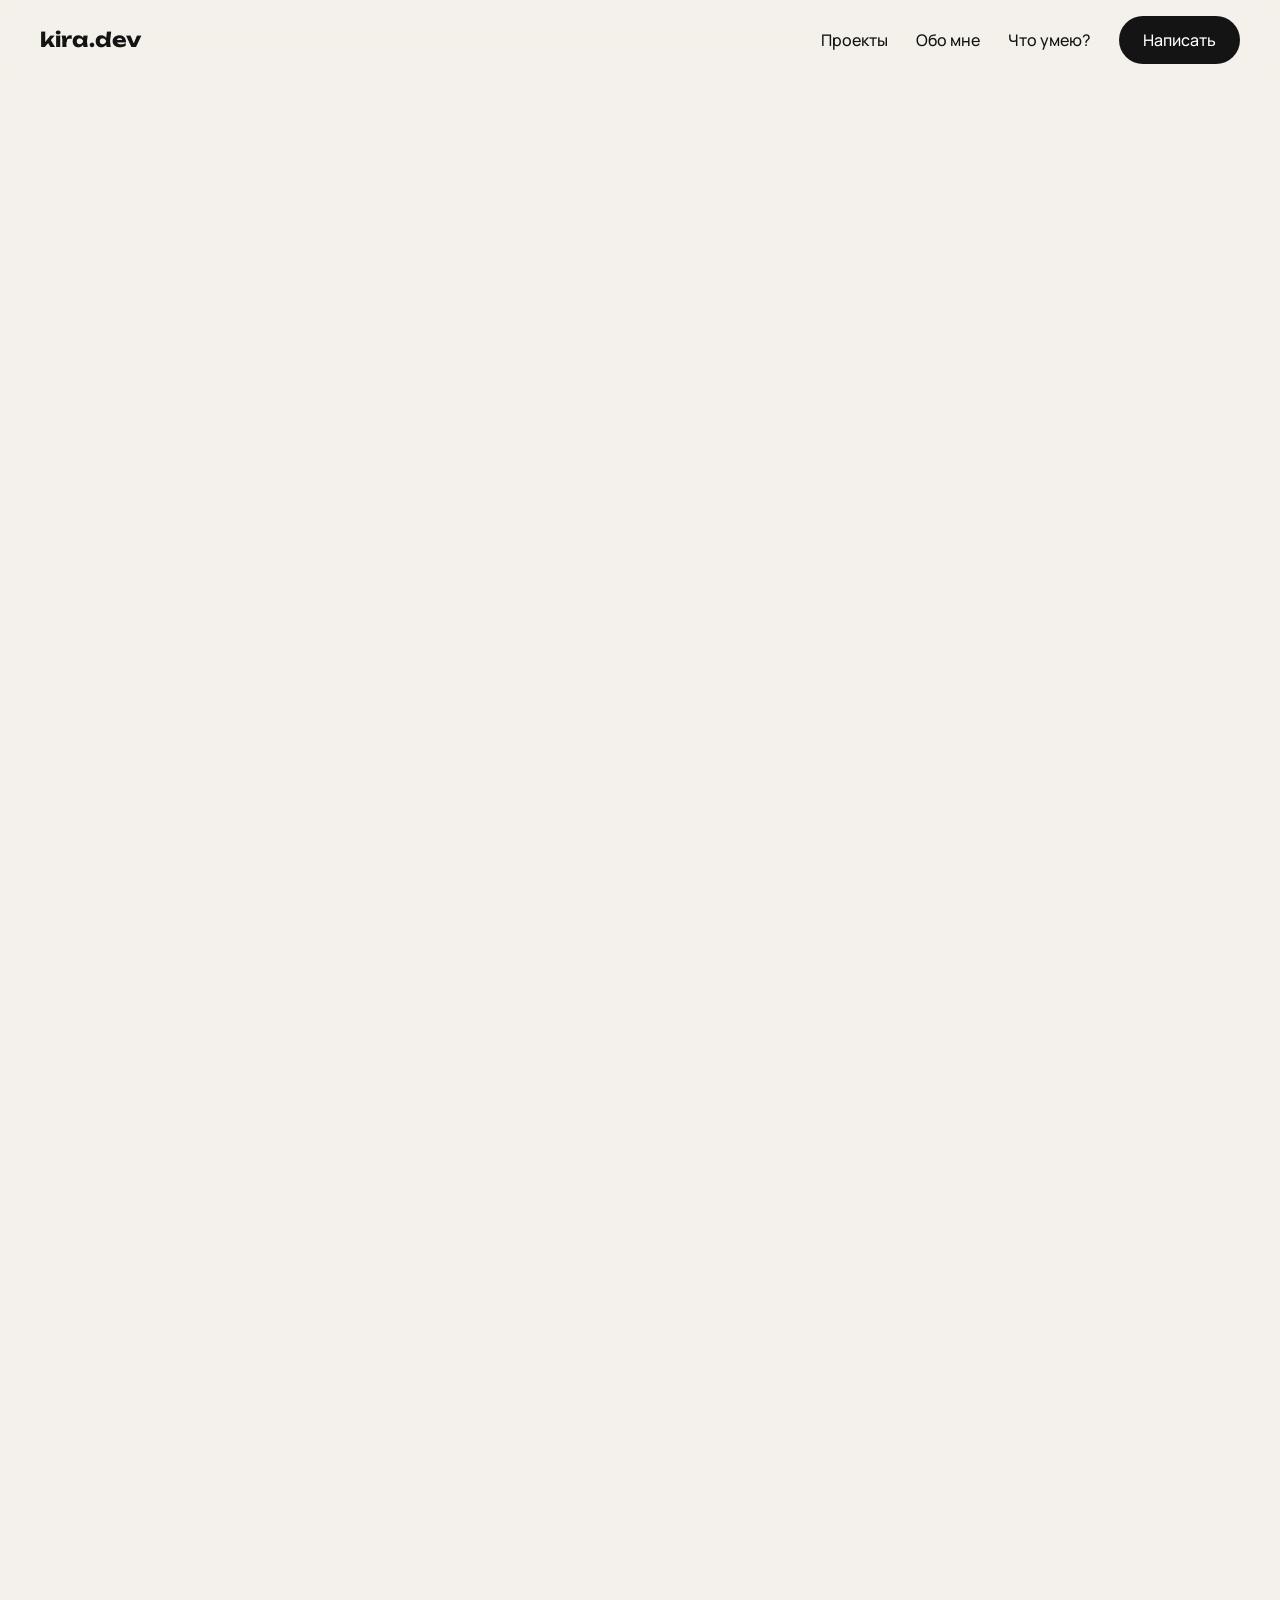
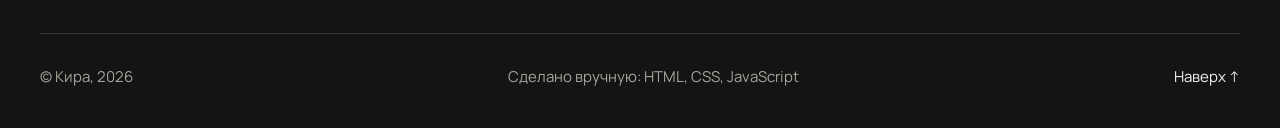
==== commit f920154b: "Clean up comments in affix.html Removed comment sections for better readability." ====
--- a/affix.html
+++ b/affix.html
@@ -13,7 +13,7 @@
 </head>
 <body>
 
-  <!-- ===== Шапка ===== -->
+
   <header class="header">
     <div class="container header__inner">
       <a href="index.html" class="logo">kira.dev</a>
@@ -35,7 +35,7 @@
 
   <main>
 
-        <!-- ===== Начало кейса ===== -->
+        
     <section class="case-hero">
       <div class="container">
         <a href="index.html#works" class="back-link reveal">← Все проекты</a>
@@ -78,14 +78,14 @@
       </div>
     </section>
 
-    <!-- ===== Обложка ===== -->
+ 
     <div class="container">
       <figure class="shot shot--cover reveal" data-label="img/affix/cover.jpg">
         <img src="img/affix/cover.jpg" alt="Лендинг платформы АффиксБартер в браузере и мобильная версия" onerror="this.remove()">
       </figure>
     </div>
 
-    <!-- ===== Блоки кейса ===== -->
+ 
     <div class="container case-body">
 
       <section class="case-block reveal">
@@ -349,7 +349,7 @@
 
     </div>
 
-    <!-- ===== Дальше ===== -->
+   
     <div class="container">
       <a href="index.html#works" class="next-case reveal">
         <span class="next-case__label">Дальше</span>
@@ -360,7 +360,7 @@
 
   </main>
 
-  <!-- ===== Контакты ===== -->
+
   <footer id="contacts" class="contacts">
     <div class="container">
       <p class="contacts__label reveal">Контакты</p>
--- a/css/style.css
+++ b/css/style.css
@@ -1,6 +1,4 @@
-/* =========================================================
-   1. ЦВЕТА И ШРИФТЫ
-   ========================================================= */
+
 :root {
   --bg: #F4F1EC;
   --ink: #141414;
@@ -16,10 +14,6 @@
   --font-text: 'Manrope', sans-serif;
 }
 
-
-/* =========================================================
-   2. БАЗА
-   ========================================================= */
 *,
 *::before,
 *::after {
@@ -72,9 +66,6 @@
 }
 
 
-/* =========================================================
-   3. КНОПКИ
-   ========================================================= */
 .btn {
   display: inline-flex;
   align-items: center;
@@ -98,10 +89,6 @@
   transform: translateY(-2px);
 }
 
-
-/* =========================================================
-   4. ШАПКА
-   ========================================================= */
 .header {
   position: sticky;
   top: 0;
@@ -145,7 +132,6 @@
   color: var(--accent);
 }
 
-/* Бургер (виден только на узких экранах) */
 .burger {
   display: none;
   flex-direction: column;
@@ -170,7 +156,7 @@
   transition: transform 0.3s ease;
 }
 
-/* Две полоски превращаются в крестик */
+
 .burger[aria-expanded="true"] span:first-child {
   transform: translateY(4px) rotate(45deg);
 }
@@ -184,7 +170,6 @@
     display: flex;
   }
 
-  /* Меню выпадает под шапкой */
   .nav {
     position: absolute;
     top: 100%;
@@ -220,15 +205,13 @@
     margin-top: 20px;
   }
 }
-/* =========================================================
-   5. ПЕРВЫЙ ЭКРАН
-   ========================================================= */
+
 .hero {
   position: relative;
   min-height: calc(100vh - 80px);
   min-height: calc(100svh - 80px);
   padding-top: clamp(24px, 5vh, 64px);
-  padding-bottom: var(--pile, 220px); /* место для кучки тегов, считает скрипт */
+  padding-bottom: var(--pile, 220px);
   overflow: hidden;
 }
 
@@ -241,7 +224,7 @@
   align-items: end;
 }
 
-/* Плашка «Открыта к предложениям» */
+
 .status {
   display: inline-flex;
   align-items: center;
@@ -269,7 +252,7 @@
   100% { box-shadow: 0 0 0 0 rgba(30, 158, 85, 0); }
 }
 
-/* Заголовок: меньшее из «10% ширины» и «15% высоты» экрана */
+
 .hero__title {
   margin: 0 0 28px;
   font-family: var(--font-head);
@@ -294,7 +277,6 @@
   color: var(--accent);
 }
 
-/* Звёздочка-кнопка */
 .hero__star-btn {
   display: inline-flex;
   padding: 0;
@@ -331,7 +313,7 @@
   to { transform: rotate(360deg); }
 }
 
-/* Текст и подсказка */
+
 .hero__lead {
   max-width: 560px;
   margin: 0;
@@ -355,23 +337,25 @@
   }
 }
 
-/* Фото: высота зависит от экрана, ширина — по пропорции 4:5 */
 .hero__photo {
+  --photo-h: clamp(320px, min(52vh, 40vw), 560px);
   position: relative;
-  height: clamp(320px, min(52vh, 40vw), 560px);
-  aspect-ratio: 4 / 5;
+  height: var(--photo-h);
+  width: calc(var(--photo-h) * 0.8); 
+  justify-self: end;
   border-radius: 36px;
   background: #E2DBCF;
 }
 
 .hero__photo img {
+  position: absolute; 
+  inset: 0;
   width: 100%;
   height: 100%;
   object-fit: cover;
   border-radius: inherit;
 }
 
-/* Стикеры: размер шрифта растёт и уменьшается вместе с фото */
 .hero__sticker {
   position: absolute;
   padding: 0.6em 1.15em;
@@ -397,7 +381,6 @@
   transform: rotate(6deg);
 }
 
-/* --- Планшет и небольшой ноутбук --- */
 @media (max-width: 1024px) {
   .hero__inner {
     gap: 32px;
@@ -408,20 +391,17 @@
   }
 
   .hero__photo {
-    height: clamp(260px, min(38vh, 40vw), 400px);
+    --photo-h: clamp(260px, min(38vh, 40vw), 400px);
     border-radius: 28px;
   }
 }
 
-/* --- Низкий экран (ноутбук с маленькой высотой, телефон горизонтально):
-       первый экран просто прокручивается --- */
 @media (max-height: 560px) and (min-width: 641px) {
   .hero {
     min-height: auto;
   }
 }
 
-/* --- Телефон: фото маленькой карточкой рядом с плашкой --- */
 @media (max-width: 640px) {
   .hero {
     padding-top: 20px;
@@ -438,7 +418,6 @@
     align-items: start;
   }
 
-  /* Обёртка текста «растворяется», и её содержимое встаёт прямо в сетку */
   .hero__text {
     display: contents;
   }
@@ -455,7 +434,7 @@
 
   .hero__photo {
     grid-area: photo;
-    height: 130px;
+    --photo-h: 130px;
     border-radius: 20px;
   }
 
@@ -490,17 +469,13 @@
     right: -8px;
   }
 }
-/* =========================================================
-   6. ПАДАЮЩИЕ ТЕГИ
-   ========================================================= */
-
-/* Слой с тегами накрывает весь первый экран */
+
 .gravity {
   position: absolute;
   inset: 0;
   z-index: 3;
   overflow: hidden;
-  pointer-events: none; /* сквозь пустые места можно кликать по тексту */
+  pointer-events: none; 
 }
 
 .hero--strict .gravity {
@@ -524,7 +499,7 @@
   cursor: grab;
   will-change: transform;
   visibility: hidden;
-  pointer-events: auto; /* сами теги ловят мышку */
+  pointer-events: auto; 
 }
 
 .gravity__tag:active {
@@ -545,7 +520,6 @@
   -webkit-user-drag: none;
 }
 
-/* Запасной вид без анимации: теги просто лежат внизу экрана */
 .gravity--static {
   inset: auto 0 0 0;
   display: flex;
@@ -562,10 +536,6 @@
   transform: none !important;
 }
 
-
-/* =========================================================
-   7. БЕГУЩАЯ СТРОКА
-   ========================================================= */
 .marquee {
   overflow: hidden;
   padding: 22px 0;
@@ -596,9 +566,6 @@
 }
 
 
-/* =========================================================
-   8. ПРОЕКТЫ
-   ========================================================= */
 .section-head {
   display: flex;
   justify-content: space-between;
@@ -677,7 +644,6 @@
   grid-template-columns: repeat(3, minmax(0, 1fr));
 }
 
-/* Карточка */
 .card {
   position: relative;
   display: flex;
@@ -764,7 +730,6 @@
   white-space: nowrap;
 }
 
-/* Широкая карточка (Аффикс Групп) */
 .card--wide {
   display: grid;
   grid-template-columns: minmax(0, 1.3fr) minmax(0, 1fr);
@@ -786,7 +751,6 @@
   font-size: clamp(24px, 2.4vw, 32px);
 }
 
-/* Бейджи статуса */
 .badge {
   position: absolute;
   top: 30px;
@@ -806,9 +770,6 @@
 .badge--nda     { background: var(--accent); color: #FFFFFF; }
 
 
-/* =========================================================
-   9. МИНИ-МАКЕТЫ В КАРТОЧКАХ
-   ========================================================= */
 .mock-line {
   display: block;
   height: 8px;
@@ -883,7 +844,7 @@
 
 .mock-dash__bar--accent { background: var(--accent); }
 
-/* Окно браузера */
+
 .mock-browser {
   display: flex;
   flex-direction: column;
@@ -915,7 +876,6 @@
   padding: 22px;
 }
 
-/* Telegram-бот */
 .mock-tg {
   display: flex;
   flex-direction: column;
@@ -987,7 +947,7 @@
   text-align: center;
 }
 
-/* Слот «Новый проект» */
+
 .card--soon {
   justify-content: center;
   border: 2px dashed var(--line);
@@ -1021,7 +981,6 @@
   font-size: 32px;
 }
 
-/* Карточки под NDA: превью размыто, сверху плашка */
 .card--locked .card__media > *:not(.lock) {
   filter: blur(6px);
   opacity: 0.7;
@@ -1047,10 +1006,6 @@
 }
 
 
-
-/* =========================================================
-   10. ОБО МНЕ
-   ========================================================= */
 .about {
   display: grid;
   grid-template-columns: minmax(0, 1.1fr) minmax(0, 1fr);
@@ -1098,10 +1053,6 @@
   text-align: right;
 }
 
-
-/* =========================================================
-   11. ЧТО УМЕЮ
-   ========================================================= */
 .skills {
   display: grid;
   grid-template-columns: repeat(3, minmax(0, 1fr));
@@ -1153,9 +1104,6 @@
 }
 
 
-/* =========================================================
-   12. КОНТАКТЫ
-   ========================================================= */
 .contacts {
   padding: 120px 0 40px;
   background: var(--ink);
@@ -1179,7 +1127,6 @@
   letter-spacing: -0.04em;
 }
 
-/* Светлее основного акцента, чтобы хорошо читался на чёрном фоне */
 .contacts__accent {
   color: #9C88FF;
 }
@@ -1226,7 +1173,7 @@
   outline-offset: 4px;
 }
 
-/* Главная кнопка — почта */
+
 .contacts__btn--primary {
   background: var(--accent);
   border-color: var(--accent);
@@ -1266,7 +1213,6 @@
   color: #9C88FF;
 }
 
-/* Контакты на телефоне: кнопки во всю ширину */
 @media (max-width: 640px) {
   .contacts {
     padding: 80px 0 32px;
@@ -1289,10 +1235,6 @@
   }
 }
 
-
-/* =========================================================
-   13. ПОЯВЛЕНИЕ ПРИ СКРОЛЛЕ
-   ========================================================= */
 .reveal {
   opacity: 0;
   transform: translateY(40px);
@@ -1305,9 +1247,6 @@
 }
 
 
-/* =========================================================
-   14. ПЛАНШЕТ (до 960px)
-   ========================================================= */
 @media (max-width: 960px) {
   .cards--two,
   .cards--three {
@@ -1325,9 +1264,6 @@
 }
 
 
-/* =========================================================
-   15. ПЛАНШЕТ ПОМЕНЬШЕ (до 860px)
-   ========================================================= */
 @media (max-width: 860px) {
   .card--wide {
     grid-template-columns: 1fr;
@@ -1344,9 +1280,6 @@
   }
 }
 
-/* =========================================================
-   16. ТЕЛЕФОН (до 640px)
-   ========================================================= */
 @media (max-width: 640px) {
   body {
     font-size: 16px;
@@ -1406,7 +1339,7 @@
     left: 26px;
   }
 
-  /* Обо мне: подпись над значением, а не рядом */
+
   .facts__row {
     flex-direction: column;
     gap: 4px;
@@ -1428,18 +1361,14 @@
   }
 }
 
-/* Совсем узкие телефоны (iPhone SE, старые Android) */
+
 @media (max-width: 380px) {
   .container {
     padding: 0 16px;
   }
 }
 
-/* =========================================================
-   16.5 СТРАНИЦЫ КЕЙСОВ
-   ========================================================= */
-
-/* --- Начало кейса --- */
+
 .case-hero {
   padding: 48px 0 56px;
 }
@@ -1498,7 +1427,7 @@
   line-height: 1.55;
 }
 
-/* Кнопки-ссылки (Ledger) */
+
 .case-links {
   display: flex;
   flex-wrap: wrap;
@@ -1534,7 +1463,6 @@
   border-color: var(--accent);
 }
 
-/* Роль, стек, платформы, сроки */
 .case-meta {
   display: grid;
   grid-template-columns: repeat(4, minmax(0, 1fr));
@@ -1557,7 +1485,6 @@
   font-weight: 700;
 }
 
-/* --- Картинки (пока файла нет, видна плашка с подписью) --- */
 .shot {
   position: relative;
   margin: 0;
@@ -1593,7 +1520,6 @@
   border-radius: 36px;
 }
 
-/* --- Текстовые блоки: заголовок слева, текст справа --- */
 .case-body {
   padding: 56px 24px 40px;
 }
@@ -1638,7 +1564,7 @@
   font-size: 20px;
 }
 
-/* --- Три опоры стратегии --- */
+
 .pillars {
   display: grid;
   grid-template-columns: repeat(3, minmax(0, 1fr));
@@ -1668,7 +1594,7 @@
   line-height: 1.5 !important;
 }
 
-/* --- Монетизация --- */
+
 .prices {
   display: grid;
   grid-template-columns: repeat(3, minmax(0, 1fr));
@@ -1731,7 +1657,7 @@
   color: #9C88FF;
 }
 
-/* --- Шаги «Как работает» --- */
+
 .steps {
   display: grid;
   grid-template-columns: repeat(3, minmax(0, 1fr));
@@ -1772,7 +1698,6 @@
   line-height: 1.5 !important;
 }
 
-/* --- ИИ-модули --- */
 .ai-grid {
   display: grid;
   grid-template-columns: repeat(2, minmax(0, 1fr));
@@ -1790,7 +1715,7 @@
 }
 
 .ai-card:last-child {
-  grid-column: 1 / -1; /* пятая карточка на всю ширину */
+  grid-column: 1 / -1; 
 }
 
 .ai-card__num {
@@ -1825,7 +1750,6 @@
   margin: 0;
 }
 
-/* --- Список технических решений (Ledger) --- */
 .tech-list {
   display: flex;
   flex-direction: column;
@@ -1843,7 +1767,7 @@
   line-height: 1.5;
 }
 
-/* --- Палитра --- */
+
 .swatches {
   display: grid;
   grid-template-columns: repeat(4, minmax(0, 1fr));
@@ -1865,7 +1789,7 @@
   line-height: 1.4;
 }
 
-/* --- Галерея экранов --- */
+
 .gallery {
   display: grid;
   grid-template-columns: repeat(2, minmax(0, 1fr));
@@ -1887,7 +1811,7 @@
   font-size: 16px;
 }
 
-/* --- Ссылка «Дальше» --- */
+
 .next-case {
   display: grid;
   grid-template-columns: 1fr auto;
@@ -1938,7 +1862,7 @@
   transform: translateX(6px);
 }
 
-/* --- Кейсы на планшете --- */
+
 @media (max-width: 960px) {
   .pillars,
   .prices {
@@ -1970,7 +1894,7 @@
   }
 }
 
-/* --- Кейсы на телефоне --- */
+
 @media (max-width: 640px) {
   .case-hero {
     padding: 24px 0 40px;
@@ -2029,10 +1953,6 @@
 
 
 
-/* =========================================================
-   17. ДЛЯ ТЕХ, У КОГО ОТКЛЮЧЕНЫ АНИМАЦИИ В СИСТЕМЕ
-   Этот блок всегда должен быть последним
-   ========================================================= */
 @media (prefers-reduced-motion: reduce) {
   html {
     scroll-behavior: auto;
@@ -2049,4 +1969,4 @@
   .marquee__track {
     animation: none;
   }
-}+}
